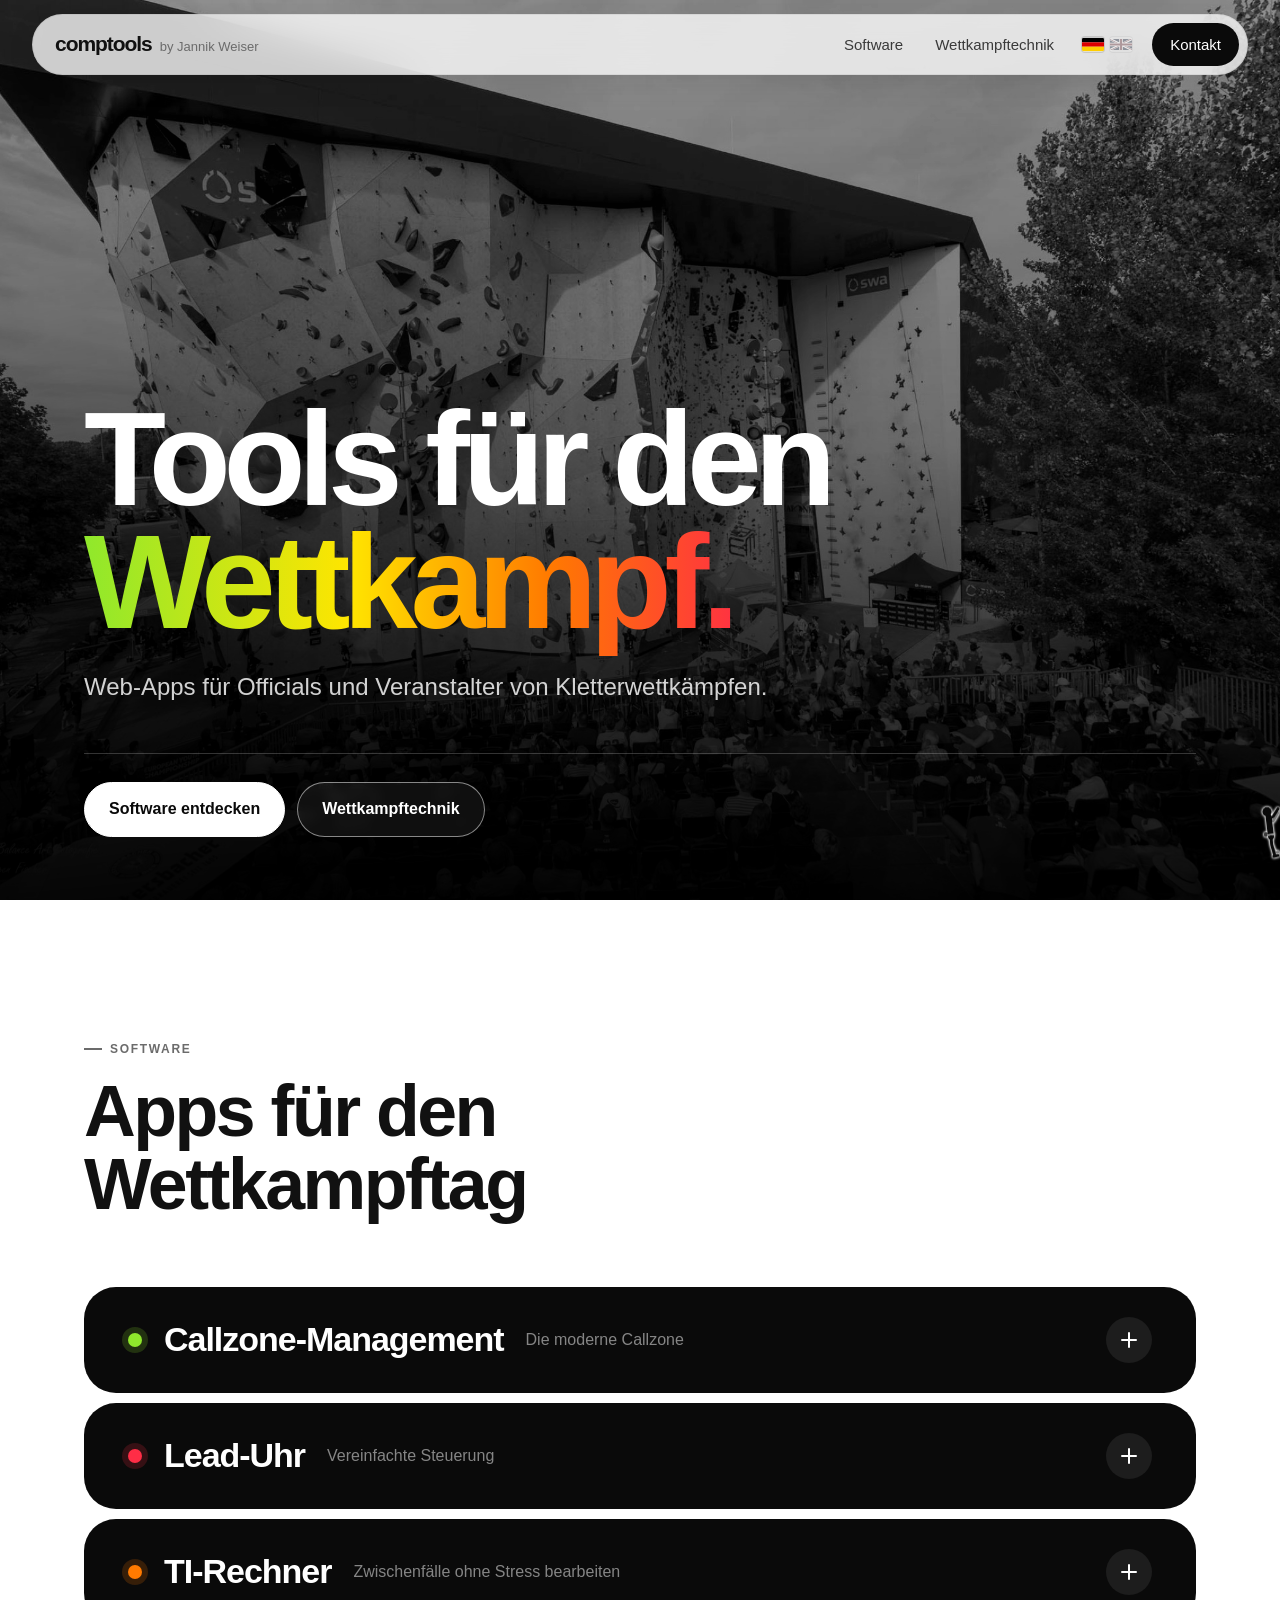
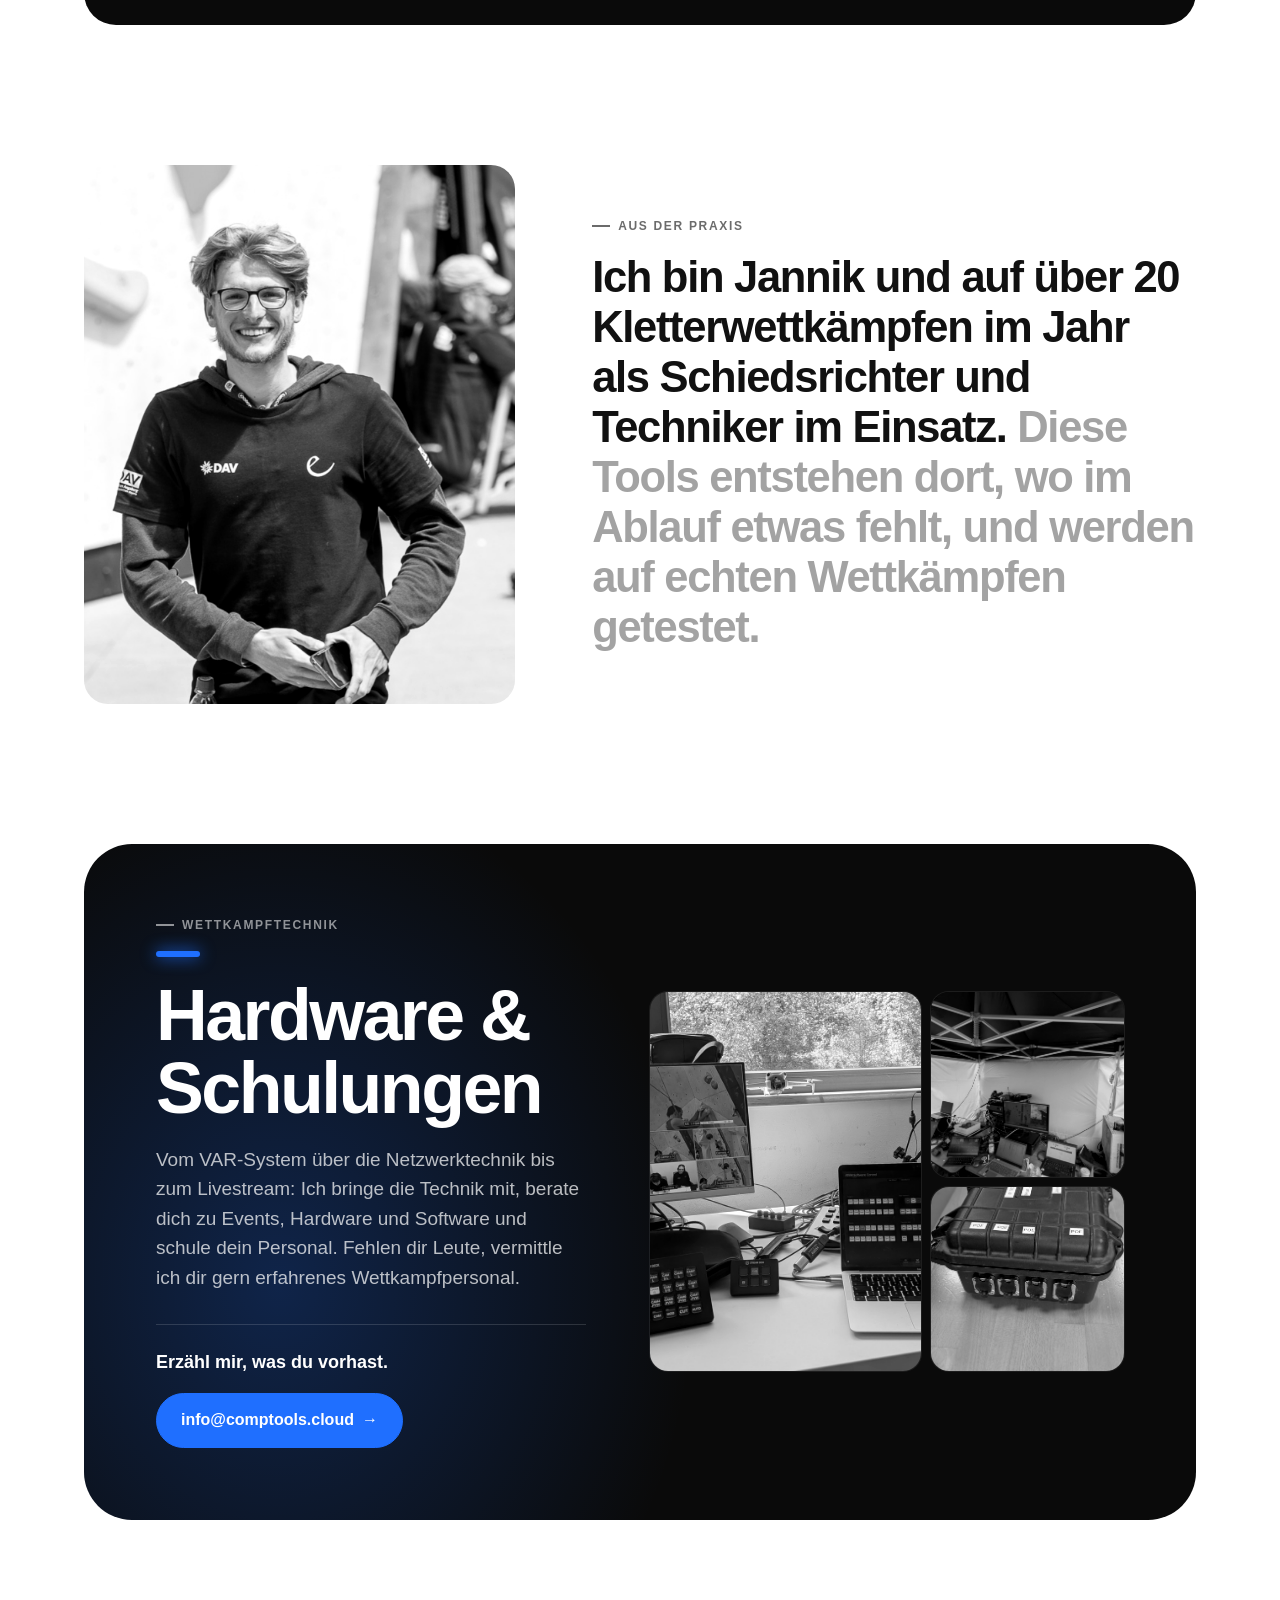
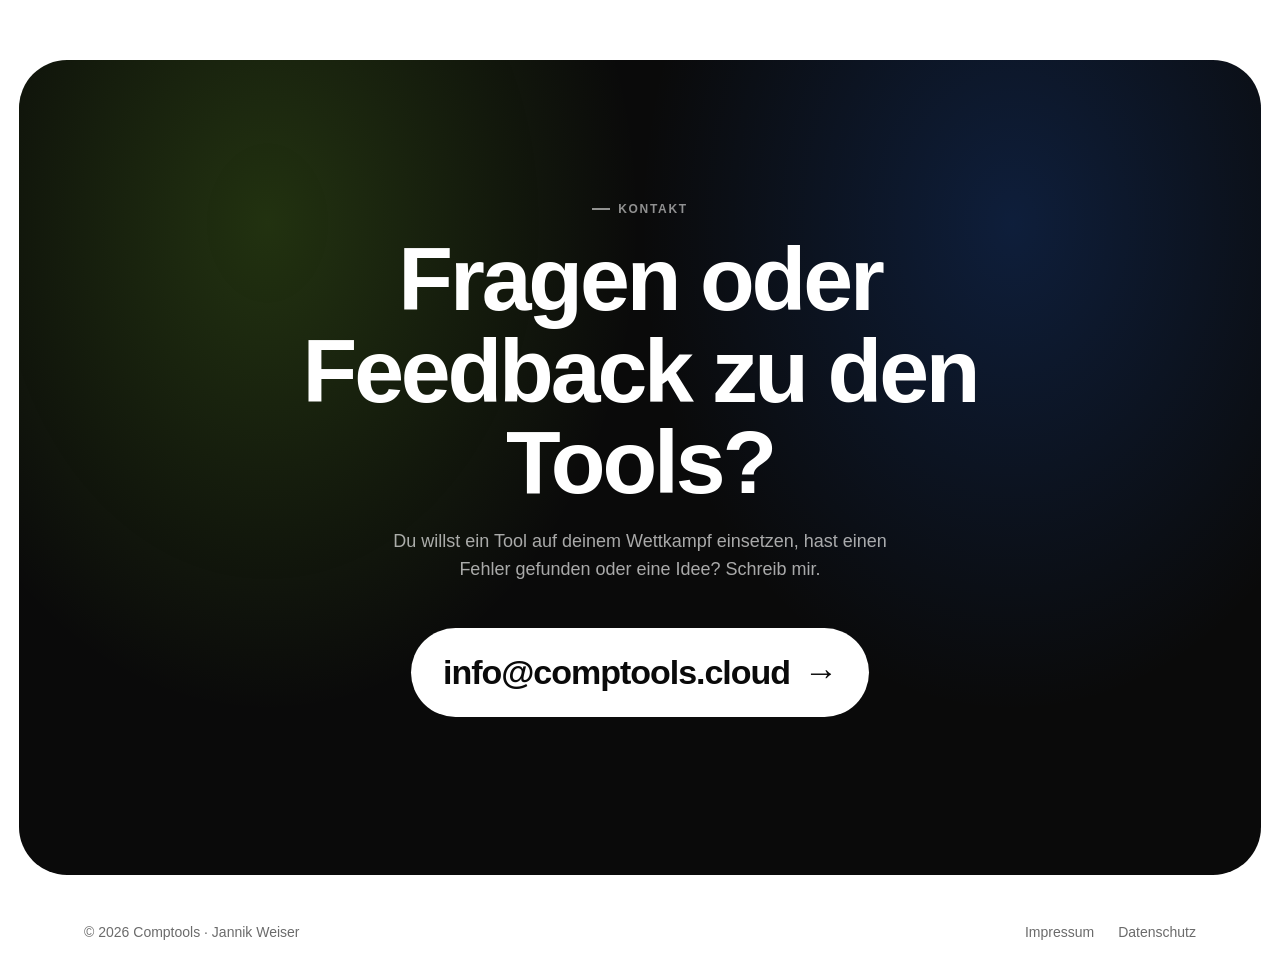
==== index.html @ 77f4e3b3 "Chalkwolke entfernt, Kletterer chalkt weiterhin ohne Wolke Co-Authored-By: Claude Opus 5.5 <noreply@" ====
<!DOCTYPE html>
<html lang="de">
<head>
  <meta charset="utf-8">
  <meta name="viewport" content="width=device-width, initial-scale=1">
  <title>Comptools – Software & Technik für Kletterwettkämpfe</title>
  <meta name="description" content="Web-Apps für Officials und Veranstalter von Kletterwettkämpfen: Callzone-Management, Lead-Uhr und TI-Rechner. Dazu Hardware für Wettkämpfe. Von Jannik Weiser.">
  <meta name="theme-color" content="#0a0a0a">
  <meta property="og:title" content="Comptools – Software & Technik für Kletterwettkämpfe">
  <meta property="og:description" content="Callzone-Management, Lead-Uhr und TI-Rechner für Officials und Veranstalter.">
  <meta property="og:locale" content="de_DE">
  <link rel="canonical" href="https://comptools.cloud/">
  <meta property="og:url" content="https://comptools.cloud/">
  <meta property="og:image" content="https://comptools.cloud/assets/img/hero-wall.jpg">
  <link rel="icon" href="favicon.svg" type="image/svg+xml">
  <link rel="icon" href="favicon-32.png" sizes="32x32" type="image/png">
  <link rel="apple-touch-icon" href="apple-touch-icon.png">
  <link rel="alternate" hreflang="de" href="https://comptools.cloud/">
  <link rel="alternate" hreflang="en" href="https://comptools.cloud/en/">
  <link rel="alternate" hreflang="x-default" href="https://comptools.cloud/">
  <link rel="stylesheet" href="style.css?v=20261017i">
</head>
<body>

<!-- NAVIGATION -->
<header class="site-header">
  <div class="nav-pill">
    <a href="#top" class="wordmark">comptools<span class="wordmark-by">by Jannik Weiser</span></a>
    <nav class="nav" id="nav" aria-label="Hauptnavigation">
      <a href="#software">Software</a>
      <a href="#wettkampftechnik">Wettkampftechnik</a>
      <a href="en/" class="nav-lang" hreflang="en" aria-label="Sprache: Deutsch. Zur englischen Version wechseln"><span class="flag is-current" title="Deutsch"><svg viewBox="0 0 5 3" aria-hidden="true"><rect width="5" height="1" fill="#000"/><rect width="5" height="1" y="1" fill="#dd0000"/><rect width="5" height="1" y="2" fill="#ffce00"/></svg></span><span class="flag" title="English"><svg viewBox="0 0 60 30" aria-hidden="true"><clipPath id="gb-clip"><path d="M30 15h30v15zv15H0zH0V0zV0h30z"/></clipPath><path d="M0 0v30h60V0z" fill="#012169"/><path d="M0 0l60 30m0-30L0 30" stroke="#fff" stroke-width="6"/><path d="M0 0l60 30m0-30L0 30" clip-path="url(#gb-clip)" stroke="#c8102e" stroke-width="4"/><path d="M30 0v30M0 15h60" stroke="#fff" stroke-width="10"/><path d="M30 0v30M0 15h60" stroke="#c8102e" stroke-width="6"/></svg></span></a>
      <a href="#kontakt" class="nav-cta">Kontakt</a>
    </nav>
    <button class="menu-toggle" aria-label="Menü öffnen" aria-expanded="false" aria-controls="nav"><span></span><span></span></button>
  </div>
</header>

<main id="top">

  <!-- HERO -->
  <section class="hero">
    <img class="hero-img" src="assets/img/hero-wall.jpg" alt="Wettkampfwand mit Publikum bei einer Kletter-EM">
    <div class="hero-content">
      <h1>Tools für den <em>Wettkampf.</em></h1>
      <p class="hero-lead">Web-Apps für Officials und Veranstalter von Kletterwettkämpfen.</p>
      <div class="hero-bottom">
        <div class="hero-actions">
          <a href="#software" class="btn btn-light">Software entdecken</a>
          <a href="#wettkampftechnik" class="btn btn-outline-light">Wettkampftechnik</a>
        </div>
      </div>
    </div>
  </section>

  <!-- SOFTWARE -->
  <section id="software" class="section software-intro reveal">
    <p class="eyebrow">Software</p>
    <h2>Apps für den Wettkampftag</h2>
  </section>

  <!-- CALLZONE-MANAGEMENT -->
  <section id="callzone" class="tool-section tool-section-wide reveal" style="--tool: var(--c-lime)">
    <h3 class="tool-head">
      <button class="tool-toggle" aria-expanded="false" aria-controls="callzone-panel">
        <i class="tool-dot"></i>
        <span class="tool-name">Callzone-Management</span>
        <span class="tool-tag">Die moderne Callzone</span>
        <span class="tool-plus" aria-hidden="true"></span>
      </button>
    </h3>
    <div class="tool-panel" id="callzone-panel" role="region" aria-label="Callzone-Management">
      <div class="tool-panel-inner">
        <div class="tool-body">
          <div class="tool-copy">
            <p class="tool-lead">Hilft dir, immer den Überblick über alle Starter zu haben.</p>
            <ul class="tool-features">
              <li><b>results.info</b><span>Live-Daten direkt von Vertical-Life results.info</span></li>
              <li><b>Verschiedene Modi</b><span>einzelne Runde, Sequenz mehrerer Runden, Speed-Training oder gemeinsame Sitzung für mehrere Tablets</span></li>
              <li><b>Einfache Bedienung</b><span>auf iPad, Laptop oder großem Screen, einfach im Browser</span></li>
            </ul>
            <div class="tool-actions">
              <a class="btn btn-tool" href="https://callzone-management.onrender.com" target="_blank" rel="noopener">Callzone öffnen <span aria-hidden="true">↗</span></a>
            </div>
          </div>

          <!-- Handy-Mockup im Look der App -->
          <div class="mock" aria-hidden="true">
            <div class="float">
              <div class="tablet">
                <div class="tablet-cam"></div>
                <div class="screen czt">
                  <div class="czt-top"><b>Herren · Qualifikation Lead</b><span class="czt-live">Live</span></div>
                  <div class="czt-lanes">
                    <div class="czt-lane" data-lane="0">
                      <p class="czt-heading">Route 1</p>
                      <div class="czt-card czt-go"><p class="czt-label">Climbing</p><p class="czt-ath"></p></div>
                      <div class="czt-card czt-next"><p class="czt-label">Next</p><p class="czt-ath"></p></div>
                      <ol class="czt-queue"><li></li><li></li><li></li><li></li></ol>
                    </div>
                    <div class="czt-lane" data-lane="1">
                      <p class="czt-heading">Route 2</p>
                      <div class="czt-card czt-go"><p class="czt-label">Climbing</p><p class="czt-ath"></p></div>
                      <div class="czt-card czt-next"><p class="czt-label">Next</p><p class="czt-ath"></p></div>
                      <ol class="czt-queue"><li></li><li></li><li></li><li></li></ol>
                    </div>
                  </div>
                  <p class="czt-foot">Next up: Damen · Qualifikation Lead</p>
                </div>
              </div>
            </div>
          </div>
        </div>
      </div>
    </div>
  </section>

  <!-- LEAD-UHR -->
  <section id="lead-uhr" class="tool-section tool-section-flip tool-section-wide reveal" style="--tool: var(--c-red)">
    <h3 class="tool-head">
      <button class="tool-toggle" aria-expanded="false" aria-controls="lead-uhr-panel">
        <i class="tool-dot"></i>
        <span class="tool-name">Lead-Uhr</span>
        <span class="tool-tag">Vereinfachte Steuerung</span>
        <span class="tool-plus" aria-hidden="true"></span>
      </button>
    </h3>
    <div class="tool-panel" id="lead-uhr-panel" role="region" aria-label="Lead-Uhr">
      <div class="tool-panel-inner">
        <div class="tool-body">
          <div class="tool-copy">
            <p class="tool-lead">Erweiterung für die Boulderuhr von ItsBlue. Damit steuerst du zwei Uhren parallel.</p>
            <ul class="tool-features">
              <li><b>2 Timer</b><span>nebeneinander für mehrere Routen</span></li>
              <li><b>1 Steuerung</b><span>von einem Browser aus gesteuert</span></li>
              <li><b>Endlose Anzeigen</b><span>verbinde so viele Displays wie nötig oder nutze den Browser</span></li>
            </ul>
            <div class="tool-actions">
              <a class="btn btn-tool" href="https://timer.comptools.cloud" target="_blank" rel="noopener">Lead-Uhr öffnen <span aria-hidden="true">↗</span></a>
              <a class="btn btn-outline-light" href="https://itsblue.de" target="_blank" rel="noopener">Timer bei itsblue.de kaufen <span aria-hidden="true">↗</span></a>
            </div>
          </div>

          <!-- Handy-Mockup im Look der App -->
          <div class="mock" aria-hidden="true">
            <div class="float float-delay">
              <div class="tablet tablet-tilt-left">
                <div class="tablet-cam"></div>
                <div class="screen lut">
                  <div class="lut-head">
                    <b>Timer-Steuerung</b>
                    <span class="lut-btn lut-red">Beide neu starten</span>
                    <span class="lut-btn lut-warn">Beide pausieren</span>
                    <span class="lut-btn lut-ok">Beide fortsetzen</span>
                  </div>
                  <div class="lut-panels">
                    <div class="lut-panel">
                      <div class="lut-panel-head"><span class="lut-badge">Timer 1</span><b>Route 1</b><span class="lut-live">Live</span></div>
                      <div class="lut-screen"><span class="lut-route">Route 1</span><span class="lut-time" data-start="342">05:42</span></div>
                      <div class="lut-controls"><span class="lut-btn lut-red">Neustart</span><span class="lut-btn lut-warn">Pause</span><span class="lut-btn">Segment überspringen</span></div>
                    </div>
                    <div class="lut-panel">
                      <div class="lut-panel-head"><span class="lut-badge">Timer 2</span><b>Route 2</b><span class="lut-live">Live</span></div>
                      <div class="lut-screen"><span class="lut-route">Route 2</span><span class="lut-time" data-start="118">01:58</span></div>
                      <div class="lut-controls"><span class="lut-btn lut-red">Neustart</span><span class="lut-btn lut-warn">Pause</span><span class="lut-btn">Segment überspringen</span></div>
                    </div>
                  </div>
                </div>
              </div>
            </div>
          </div>
        </div>
      </div>
    </div>
  </section>

  <!-- TI-RECHNER -->
  <section id="ti-rechner" class="tool-section reveal" style="--tool: var(--c-orange)">
    <h3 class="tool-head">
      <button class="tool-toggle" aria-expanded="false" aria-controls="ti-rechner-panel">
        <i class="tool-dot"></i>
        <span class="tool-name">TI-Rechner</span>
        <span class="tool-tag">Zwischenfälle ohne Stress bearbeiten</span>
        <span class="tool-plus" aria-hidden="true"></span>
      </button>
    </h3>
    <div class="tool-panel" id="ti-rechner-panel" role="region" aria-label="TI-Rechner">
      <div class="tool-panel-inner">
        <div class="tool-body">
          <div class="tool-copy">
            <p class="tool-lead">Deine Hilfe für stressige Momente. Behalte immer den Überblick.</p>
            <ul class="tool-features">
              <li><b>Lead</b><span>Erholungszeit, frühester Neustart und Countdown</span></li>
              <li><b>Bouldern</b><span>Iso, Lücken und Startzeiten auf einen Blick</span></li>
              <li><b>Offline</b><span>als Web-App ohne Internetverbindung nutzbar</span></li>
            </ul>
            <div class="tool-actions">
              <a class="btn btn-tool" href="https://ti.comptools.cloud/" target="_blank" rel="noopener">TI-Rechner öffnen <span aria-hidden="true">↗</span></a>
            </div>
          </div>

          <!-- Handy-Mockup im Look der App -->
          <div class="mock" aria-hidden="true">
            <div class="float">
              <div class="phone">
                <div class="phone-notch"></div>
                <div class="app">
                  <p class="app-title"><span>TI</span>-Rechner</p>
                  <p class="app-sub">Technischer Zwischenfall</p>
                  <div class="app-seg"><span>Lead</span><span class="on">Boulder</span></div>
                  <div class="app-card">
                    <p class="app-label">Qualifikation · 5 Boulder, 5 min fix</p>
                    <div class="app-row"><span>Startposition</span><b>12</b></div>
                    <div class="app-row"><span>Boulder</span><b>B3</b></div>
                    <div class="app-row"><span>Restzeit bei Versuchsbeginn</span><b>2:30</b></div>
                  </div>
                  <div class="app-card app-result">
                    <p class="app-label">Wiedereinstieg</p>
                    <p class="app-value">14:42 Uhr · B3</p>
                    <div class="app-row"><span>Gutschrift</span><b>2:30</b></div>
                  </div>
                  <div class="app-card">
                    <p class="app-label">Ablauf des Athleten</p>
                    <div class="app-timeline"><i class="tl-iso"></i><i class="tl-cz"></i><i class="tl-slot"></i><span class="tl-now" id="tl-now"></span></div>
                    <div class="app-legend"><span class="lg-iso">Sek. Isolation</span><span class="lg-cz">Call Zone</span><span class="lg-slot">TI-Slot</span></div>
                  </div>
                  <div class="app-countdown">
                    <p class="app-label">Live-Countdown</p>
                    <p class="app-timer" id="mock-timer">04:12</p>
                  </div>
                </div>
              </div>
            </div>
          </div>
        </div>
      </div>
    </div>
  </section>

  <!-- AUS DER PRAXIS -->
  <section id="praxis" class="maker section">
    <img class="maker-img reveal" src="assets/img/portrait.jpg" alt="Porträt von Jannik Weiser bei einem Wettkampf">
    <div class="maker-copy reveal">
      <p class="eyebrow">Aus der Praxis</p>
      <p class="maker-text">Ich bin Jannik und auf über 20 Kletterwettkämpfen im Jahr als Schiedsrichter und Techniker im Einsatz. <span class="muted">Diese Tools entstehen dort, wo im Ablauf etwas fehlt, und werden auf echten Wettkämpfen getestet.</span></p>
    </div>
  </section>

  <!-- WETTKAMPFTECHNIK -->
  <section id="wettkampftechnik" class="section hardware-wrap" style="--tool: var(--c-blue)">
    <div class="hardware reveal">
      <div class="hardware-copy">
        <p class="eyebrow">Wettkampftechnik</p>
        <h2>Hardware &amp; Schulungen</h2>
        <p class="hardware-lead">Vom VAR-System über die Netzwerktechnik bis zum Livestream: Ich bringe die Technik mit, berate dich zu Events, Hardware und Software und schule dein Personal. Fehlen dir Leute, vermittle ich dir gern erfahrenes Wettkampfpersonal.</p>
        <div class="hardware-contact">
          <p><b>Erzähl mir, was du vorhast.</b></p>
          <a class="btn btn-tool" href="mailto:info@comptools.cloud?subject=Wettkampftechnik">info@comptools.cloud <span aria-hidden="true">→</span></a>
        </div>
      </div>
      <div class="hardware-media">
        <img class="hw-big" src="assets/img/tech-desk.jpg" alt="Technik-Arbeitsplatz mit Multiview-Monitor, Stream Deck und Laptop" loading="lazy">
        <img src="assets/img/tech-tent.jpg" alt="Technikzelt mit Laptops und Monitoren bei einem Outdoor-Wettkampf" loading="lazy">
        <img src="assets/img/poe-case.jpg" alt="Robuster Technikkoffer mit PoE-Anschlüssen" loading="lazy">
      </div>
    </div>
  </section>

  <!-- KONTAKT -->
  <section id="kontakt" class="contact-wrap">
    <div class="contact reveal">
      <p class="eyebrow">Kontakt</p>
      <h2>Fragen oder Feedback zu den Tools?</h2>
      <p class="contact-lead">Du willst ein Tool auf deinem Wettkampf einsetzen, hast einen Fehler gefunden oder eine Idee? Schreib mir.</p>
      <a class="contact-mail" href="mailto:info@comptools.cloud?subject=Comptools">info@comptools.cloud <span aria-hidden="true">→</span></a>
    </div>
  </section>

</main>

<footer class="site-footer">
  <span>© <span id="year">2026</span> Comptools · Jannik Weiser</span>
  <span class="footer-links"><a href="impressum.html">Impressum</a><a href="datenschutz.html">Datenschutz</a></span>
</footer>

<script src="main.js?v=20261017i"></script>
</body>
</html>
---- style.css ----
/* ---------- Farben & Grundlagen ---------- */
:root {
  --black: #0a0a0a;
  --ink: #111;
  --grey-900: #1c1c1c;
  --grey-700: #3a3a3a;
  --grey-600: #6b6b6b;
  --grey-300: #dcdcdc;
  --grey-200: #ebebeb;
  --grey-100: #f4f4f2;
  --white: #fff;

  /* Akzentfarben aus den Instagram-Highlights */
  --c-red: #ff2d46;
  --c-lime: #8fe82c;
  --c-orange: #ff7a00;
  --c-blue: #1f6fff;
  --c-green: #13923b;
  --c-yellow: #ffe500;

  --font: -apple-system, BlinkMacSystemFont, "SF Pro Display", "Helvetica Neue", "Segoe UI", Arial, sans-serif;
  --radius: 24px;
  --radius-sm: 14px;
  --pad: clamp(16px, 5vw, 64px);
  --max: 1240px;
  --ease: cubic-bezier(.2, .7, .2, 1);
}

* { box-sizing: border-box; }
html { scroll-behavior: smooth; scroll-padding-top: 96px; }
body {
  margin: 0;
  font-family: var(--font);
  color: var(--ink);
  background: var(--white);
  line-height: 1.55;
  -webkit-font-smoothing: antialiased;
  overflow-x: hidden;
}
img { display: block; max-width: 100%; }
a { color: inherit; }
button { font: inherit; color: inherit; }
h1, h2, h3 { line-height: 1.02; letter-spacing: -0.035em; margin: 0; }

/* Alle Fotos in Schwarz-Weiß wie im Instagram-Feed */
img { filter: grayscale(1) contrast(1.08); }

.eyebrow {
  display: flex; align-items: center; gap: 8px;
  margin: 0 0 16px;
  font-size: 12px; font-weight: 700; letter-spacing: 0.14em; text-transform: uppercase;
  color: var(--grey-600);
}
.eyebrow::before { content: ""; width: 18px; height: 2px; background: currentColor; }

/* ---------- Buttons ---------- */
.btn {
  display: inline-flex; align-items: center; gap: 8px;
  padding: 14px 24px; border-radius: 999px;
  background: var(--black); color: var(--white);
  font-weight: 600; font-size: 16px; text-decoration: none;
  border: 1.5px solid var(--black);
  transition: transform .2s var(--ease), background .2s, color .2s, box-shadow .2s;
}
.btn:hover { transform: translateY(-2px); box-shadow: 0 10px 24px rgba(0,0,0,.18); }
.btn-light { background: var(--white); color: var(--black); border-color: var(--white); }
.btn-outline-light { background: rgba(255,255,255,.06); color: var(--white); border-color: rgba(255,255,255,.5); backdrop-filter: blur(6px); }
.btn-outline-light:hover { background: rgba(255,255,255,.16); }
.btn-accent { background: var(--c-orange); border-color: var(--c-orange); color: var(--black); }

/* ---------- Navigation ---------- */
.site-header {
  position: fixed; top: 14px; left: 0; right: 0; z-index: 50;
  padding: 0 clamp(12px, 3vw, 32px);
  pointer-events: none;
}
.nav-pill {
  pointer-events: auto;
  max-width: var(--max); margin: 0 auto;
  display: flex; align-items: center; justify-content: space-between; gap: 16px;
  padding: 8px 8px 8px 22px;
  border-radius: 999px;
  background: rgba(255,255,255,.78);
  backdrop-filter: saturate(1.6) blur(16px);
  -webkit-backdrop-filter: saturate(1.6) blur(16px);
  border: 1px solid rgba(0,0,0,.06);
  box-shadow: 0 8px 30px rgba(0,0,0,.08);
}
.wordmark {
  display: flex; align-items: baseline; gap: 8px;
  font-weight: 800; font-size: 21px; letter-spacing: -0.05em; text-decoration: none;
}
.wordmark-by { font-weight: 500; font-size: 13px; letter-spacing: 0; color: var(--grey-600); }
.nav { display: flex; align-items: center; gap: 4px; }
.nav a {
  text-decoration: none; font-weight: 500; font-size: 15px; color: var(--grey-700);
  padding: 10px 14px; border-radius: 999px; transition: background .2s, color .2s;
}
.nav a:hover { background: rgba(0,0,0,.05); color: var(--ink); }
.nav .nav-cta { background: var(--black); color: var(--white); margin-left: 6px; padding: 10px 18px; }
.nav .nav-lang { display: inline-flex; align-items: center; gap: 6px; padding: 10px; }
.flag {
  display: block; width: 22px; height: 15px; border-radius: 3px; overflow: hidden;
  box-shadow: 0 0 0 1px rgba(0,0,0,.12);
  opacity: .4; filter: saturate(.3); transition: opacity .2s, filter .2s, transform .2s var(--ease);
}
.flag svg { display: block; width: 100%; height: 100%; }
.flag.is-current { opacity: 1; filter: none; }
.nav-lang:hover .flag, .nav-lang:focus-visible .flag { opacity: 1; filter: none; }
.nav-lang:hover .flag:not(.is-current) { transform: scale(1.12); }
.nav .nav-cta:hover { background: var(--grey-900); color: var(--white); }
.menu-toggle { display: none; }

/* ---------- Hero ---------- */
.hero {
  position: relative;
  min-height: 100svh;
  display: flex; align-items: flex-end;
  color: var(--white); background: var(--black);
  overflow: hidden;
}
.hero-img {
  position: absolute; inset: 0; width: 100%; height: 100%; object-fit: cover;
  opacity: .72; transform: scale(1.06);
  animation: hero-zoom 14s var(--ease) forwards;
}
@keyframes hero-zoom { to { transform: scale(1); } }
.hero::after {
  content: ""; position: absolute; inset: 0;
  background:
    linear-gradient(to top, rgba(0,0,0,.92) 0%, rgba(0,0,0,.35) 50%, rgba(0,0,0,.15) 100%),
    radial-gradient(ellipse at 20% 100%, rgba(0,0,0,.6), transparent 60%);
}
.hero-content {
  position: relative; z-index: 1;
  width: 100%; max-width: var(--max); margin: 0 auto;
  padding: 140px var(--pad) clamp(40px, 7vh, 80px);
}
.hero h1 {
  font-size: clamp(52px, 10.5vw, 156px); font-weight: 800;
  letter-spacing: -0.055em; line-height: .92; max-width: 12ch;
}
.hero h1 em {
  font-style: normal;
  background: linear-gradient(90deg, var(--c-lime), var(--c-yellow) 40%, var(--c-orange) 70%, var(--c-red));
  -webkit-background-clip: text; background-clip: text; color: transparent;
  /* Platz rechts, damit der Punkt nicht vom Hintergrund-Clip abgeschnitten wird */
  padding-right: .12em; margin-right: -.12em;
  -webkit-box-decoration-break: clone; box-decoration-break: clone;
}
.hero-bottom {
  display: flex; flex-wrap: wrap; align-items: center; gap: 24px 48px;
  margin-top: clamp(28px, 4vw, 48px);
  padding-top: 28px; border-top: 1px solid rgba(255,255,255,.2);
}
.hero-lead { font-size: clamp(18px, 2vw, 24px); margin: clamp(16px, 2vw, 24px) 0 0; color: rgba(255,255,255,.82); }
@media (min-width: 761px) { .hero-lead { white-space: nowrap; } }
.hero-actions { display: flex; flex-wrap: wrap; gap: 12px; }

/* ---------- Sections ---------- */
.section { max-width: var(--max); margin: 0 auto; padding: clamp(72px, 11vw, 140px) var(--pad); }
.section-head { margin-bottom: clamp(32px, 5vw, 56px); }
.section-head-split { display: flex; flex-wrap: wrap; justify-content: space-between; align-items: flex-end; gap: 24px 64px; }
.section h2, .tools h2 { font-size: clamp(36px, 5.6vw, 72px); font-weight: 800; max-width: 16ch; }
.section-lead { font-size: 18px; color: var(--grey-600); max-width: 460px; margin: 0; }

/* ---------- Software-Einstieg ---------- */
.software-intro { padding-bottom: clamp(32px, 5vw, 56px); }
/* ---------- Tool-Abschnitte (aufklappbar) ---------- */
.tool-section {
  position: relative; overflow: hidden; isolation: isolate;
  width: calc(100% - 2 * var(--pad)); max-width: calc(var(--max) - 2 * var(--pad));
  margin: 10px auto 0;
  border-radius: clamp(20px, 3vw, 32px);
  background: var(--black); color: var(--white);
  transition: border-radius .5s var(--ease);
}
.tool-section.is-open { border-radius: clamp(24px, 4vw, 48px); }
.tool-section::before {
  content: ""; position: absolute; z-index: -1;
  right: -15%; top: -30%; width: 70%; height: 160%;
  background: radial-gradient(closest-side, color-mix(in srgb, var(--tool) 26%, transparent), transparent);
  pointer-events: none; opacity: 0; transition: opacity .6s;
}
.tool-section.is-open::before { opacity: 1; }
.tool-section-flip::before { right: auto; left: -15%; }

/* Zeile zum Aufklappen */
.tool-head { margin: 0; }
.tool-toggle {
  width: 100%; display: flex; align-items: center; gap: clamp(14px, 2vw, 22px);
  padding: clamp(20px, 2.6vw, 30px) clamp(20px, 4vw, 44px);
  background: none; border: 0; color: inherit; cursor: pointer; text-align: left;
  transition: background .25s;
}
.tool-toggle:hover { background: rgba(255,255,255,.04); }
.tool-toggle:focus-visible { outline: 3px solid var(--tool); outline-offset: -3px; border-radius: inherit; }
.tool-dot {
  flex: none; width: 14px; height: 14px; border-radius: 50%; background: var(--tool);
  box-shadow: 0 0 0 6px color-mix(in srgb, var(--tool) 18%, transparent);
  transition: transform .3s var(--ease);
}
.tool-toggle:hover .tool-dot { transform: scale(1.25); }
.tool-name { font-size: clamp(22px, 3vw, 34px); font-weight: 800; letter-spacing: -0.03em; line-height: 1.1; white-space: nowrap; }
.tool-tag { flex: 1; min-width: 0; font-size: 16px; font-weight: 500; color: rgba(255,255,255,.5); white-space: nowrap; overflow: hidden; text-overflow: ellipsis; }
.tool-plus {
  position: relative; flex: none; margin-left: auto;
  width: 46px; height: 46px; border-radius: 50%;
  background: rgba(255,255,255,.08);
  transition: background .3s, transform .45s var(--ease);
}
.tool-plus::before, .tool-plus::after {
  content: ""; position: absolute; left: 50%; top: 50%; width: 16px; height: 2px; margin: -1px 0 0 -8px;
  background: var(--white); border-radius: 2px; transition: background .3s;
}
.tool-plus::after { transform: rotate(90deg); }
.tool-toggle:hover .tool-plus { background: rgba(255,255,255,.16); }
.tool-section.is-open .tool-plus { transform: rotate(135deg); background: var(--tool); }
.tool-section.is-open .tool-plus::before, .tool-section.is-open .tool-plus::after { background: var(--black); }

/* Inhalt klappt weich auf */
.tool-panel { display: grid; grid-template-rows: 0fr; transition: grid-template-rows .6s var(--ease); }
.tool-section.is-open .tool-panel { grid-template-rows: 1fr; }
.tool-panel-inner { overflow: hidden; min-height: 0; }
.tool-body {
  display: grid; grid-template-columns: minmax(0, 1.1fr) minmax(0, 1fr);
  gap: clamp(40px, 6vw, 88px); align-items: center;
  padding: clamp(8px, 2vw, 24px) clamp(20px, 4vw, 44px) clamp(48px, 6vw, 88px);
  opacity: 0; transform: translateY(-12px);
  transition: opacity .4s, transform .6s var(--ease);
}
.tool-section.is-open .tool-body { opacity: 1; transform: none; transition-delay: .12s; }
.tool-section-flip .tool-copy { order: 2; }
/* Ohne JavaScript bleibt alles aufgeklappt */
html:not(.js) .tool-panel { grid-template-rows: 1fr; }
html:not(.js) .tool-body { opacity: 1; transform: none; }
html:not(.js) .tool-plus { display: none; }

.tool-lead { font-size: clamp(17px, 1.6vw, 19px); color: rgba(255,255,255,.72); margin: 0 0 28px; max-width: 520px; }
.tool-lead a { color: var(--white); text-decoration-color: var(--tool); text-underline-offset: 3px; }
.tool-features { list-style: none; padding: 0; margin: 0 0 32px; border-top: 1px solid rgba(255,255,255,.12); }
.tool-features li {
  display: grid; grid-template-columns: 160px 1fr; gap: 12px;
  padding: 12px 0; border-bottom: 1px solid rgba(255,255,255,.12);
  font-size: 15px; color: rgba(255,255,255,.72);
}
.tool-features b { color: var(--white); font-weight: 700; }
.tool-actions { display: flex; flex-wrap: wrap; gap: 12px; }
.btn-tool { background: var(--tool); border-color: var(--tool); color: var(--black); }
.btn-tool:hover { box-shadow: 0 10px 30px color-mix(in srgb, var(--tool) 40%, transparent); }

/* ---------- Handy-Mockups ---------- */
.mock { container-type: inline-size; display: flex; justify-content: center; perspective: 1400px; }
.float { position: relative; animation: float 6s ease-in-out infinite; }
.float-delay { animation-delay: -3s; }
@keyframes float { 50% { transform: translateY(-14px); } }
/* Menü-Einträge klettern von unten nach oben ins Menü */
@keyframes climb-in { from { opacity: 0; transform: translateY(18px); } }
@keyframes chalk { 50% { transform: scale(.88); } }

.phone {
  position: relative; width: min(300px, 80cqi); aspect-ratio: 9 / 19;
  border-radius: 46px; padding: 12px;
  background: linear-gradient(145deg, #2a2a2a, #0f0f0f);
  box-shadow: 0 0 0 1.5px #3a3a3a, 0 40px 80px rgba(0,0,0,.6), 0 0 120px color-mix(in srgb, var(--tool) 22%, transparent);
  transform: rotateY(-12deg) rotateX(4deg) rotateZ(1deg);
  transition: transform .8s var(--ease);
  container-type: inline-size;
}
.phone-tilt-left { transform: rotateY(12deg) rotateX(4deg) rotateZ(-1deg); }
.phone:hover { transform: none; }
.phone-notch {
  position: absolute; top: 22px; left: 50%; transform: translateX(-50%);
  width: 32%; height: 26px; border-radius: 999px; background: #000; z-index: 2;
}
.screen, .app { height: 100%; border-radius: 36px; overflow: hidden; }
.screen p { margin: 0; }

/* Tablet-Rahmen im selben Stil wie das Handy */
.tool-section-wide .tool-body { grid-template-columns: minmax(0, .9fr) minmax(0, 1.1fr); }
.tool-section-wide.tool-section-flip .tool-body { grid-template-columns: minmax(0, 1.1fr) minmax(0, .9fr); }
.tool-section-wide .float { width: 100%; }
.tablet {
  position: relative; width: 100%; aspect-ratio: 4 / 3;
  border-radius: 6cqi; padding: 2.6cqi;
  background: linear-gradient(145deg, #2a2a2a, #0f0f0f);
  box-shadow: 0 0 0 1.5px #3a3a3a, 0 40px 80px rgba(0,0,0,.6), 0 0 120px color-mix(in srgb, var(--tool) 22%, transparent);
  transform: rotateY(-12deg) rotateX(5deg) rotateZ(1deg);
  transition: transform .8s var(--ease);
  container-type: inline-size;
}
.tablet-tilt-left { transform: rotateY(12deg) rotateX(5deg) rotateZ(-1deg); }
.tablet:hover { transform: none; }
.tablet-cam {
  position: absolute; top: 1.1cqi; left: 50%; transform: translateX(-50%);
  width: .9cqi; height: .9cqi; border-radius: 50%; background: #3a3a3a;
}
.tablet .screen { border-radius: 3.4cqi; }

/* Callzone-Management (dunkel, Farben der App) */
.czt {
  background: #0f1115; color: #f4f5f7;
  padding: 3cqi; display: flex; flex-direction: column; gap: 2.2cqi;
}
.czt-top { display: flex; justify-content: space-between; align-items: center; font-size: 2.3cqi; }
.czt-live { display: flex; align-items: center; gap: .9cqi; color: #34d36b; font-size: 1.9cqi; font-weight: 600; }
.czt-live::before { content: ""; width: 1.3cqi; height: 1.3cqi; border-radius: 50%; background: #34d36b; animation: blink 1.6s infinite; }
@keyframes blink { 50% { opacity: .3; } }
.czt-lanes { flex: 1; display: grid; grid-template-columns: 1fr 1fr; gap: 2cqi; }
.czt-lane { background: #1a1d24; border-radius: 2.6cqi; padding: 2.4cqi; display: flex; flex-direction: column; gap: 1.6cqi; min-width: 0; }
.czt-heading { color: #8b93a3; text-transform: uppercase; letter-spacing: .08em; font-size: 1.7cqi; }
.czt-card { border-radius: 2cqi; padding: 1.8cqi 2.2cqi; }
.czt-go { background: #34d36b; color: #052e14; }
.czt-next { background: #d92d2d; color: #fff; }
.czt-label { text-transform: uppercase; letter-spacing: .08em; font-size: 1.4cqi; font-weight: 700; opacity: .85; }
.czt-ath { font-size: 3.1cqi; font-weight: 800; line-height: 1.15; white-space: nowrap; overflow: hidden; text-overflow: ellipsis; }
.czt-queue { margin: .4cqi 0 0; padding-left: 3.4cqi; display: flex; flex-direction: column; gap: 1.2cqi; color: #8b93a3; font-size: 2.1cqi; }
.czt-queue li { color: #b7bdc9; white-space: nowrap; overflow: hidden; text-overflow: ellipsis; }
.czt-foot { color: #8b93a3; font-size: 1.7cqi; text-align: center; }

/* Lead-Uhr (dunkel, Farben der App) */
.lut {
  background: #15171c; color: #e8eaef;
  padding: 3cqi; display: flex; flex-direction: column; gap: 2.4cqi; justify-content: center;
}
.lut-head { display: flex; align-items: center; gap: 1.2cqi; padding-bottom: 2.2cqi; border-bottom: 1px solid #343a46; }
.lut-head b { font-size: 2.5cqi; margin-right: auto; font-weight: 700; }
.lut-btn {
  display: inline-block; text-align: center; padding: 1.1cqi 1.5cqi; border-radius: 1.2cqi;
  font-size: 1.5cqi; font-weight: 600; background: #272c36; color: #e8eaef; white-space: nowrap;
}
.lut-red { background: #d4163c; color: #fff; }
.lut-warn { background: #e6a100; color: #1d1500; }
.lut-ok { background: #2fbf71; color: #0b1a11; }
.lut-panels { display: grid; grid-template-columns: 1fr 1fr; gap: 2cqi; }
.lut-panel { background: #1f232b; border: 1px solid #343a46; border-radius: 2.2cqi; padding: 2cqi; display: flex; flex-direction: column; gap: 1.6cqi; min-width: 0; }
.lut-panel-head { display: flex; align-items: center; gap: 1cqi; font-size: 2.1cqi; }
.lut-panel-head b { flex: 1; }
.lut-badge { font-size: 1.4cqi; font-weight: 700; background: #272c36; color: #9aa3b2; border-radius: .9cqi; padding: .3cqi 1cqi; }
.lut-live { display: flex; align-items: center; gap: .7cqi; font-size: 1.4cqi; color: #2fbf71; }
.lut-live::before { content: ""; width: 1.1cqi; height: 1.1cqi; border-radius: 50%; background: #2fbf71; }
.lut-screen { position: relative; aspect-ratio: 4 / 3; border-radius: 1.4cqi; background: #000; display: grid; place-items: center; }
.lut-route { position: absolute; top: 1.2cqi; left: 1.6cqi; font-size: 1.4cqi; color: #9aa3b2; font-weight: 600; }
.lut-time { font-size: 10cqi; font-weight: 800; letter-spacing: -0.02em; font-variant-numeric: tabular-nums; color: #fff; transition: color .3s; }
.lut-time.is-low { color: #ff3b4f; }
.lut-controls { display: flex; gap: .8cqi; }
.lut-controls .lut-btn { font-size: 1.3cqi; padding: .9cqi 1.1cqi; }
.lut-controls .lut-btn:last-child { flex: 1; overflow: hidden; text-overflow: ellipsis; }
.lut-btn.press { animation: press .4s var(--ease); }
@keyframes press { 40% { transform: scale(.92); filter: brightness(1.3); } }

/* TI-Rechner (hell, Farben der App) – Größen relativ zur Handybreite */
.app {
  background: #f4f5f7; color: #111827;
  padding: 20cqi 5.5cqi 6cqi; display: flex; flex-direction: column; gap: 3cqi;
  font-size: 4.4cqi;
}
.app p { margin: 0; }
.app-title { font-size: 8.4cqi; font-weight: 800; letter-spacing: -0.03em; line-height: 1.1; }
.app-title span { color: #ea7a35; }
.app-sub { color: #6b7280; margin-top: -2.4cqi !important; }
.app-seg { display: grid; grid-template-columns: 1fr 1fr; background: #fff; border: 1px solid #e5e7eb; border-radius: 4cqi; padding: 1.3cqi; }
.app-seg span { text-align: center; padding: 2.2cqi; border-radius: 3cqi; font-weight: 600; color: #6b7280; }
.app-seg .on { background: #374151; color: #fff; }
.app-card, .app-countdown { background: #fff; border: 1px solid #e5e7eb; border-radius: 5cqi; padding: 3.6cqi 4.2cqi; }
.app-label { color: #6b7280; font-size: 3.4cqi; font-weight: 600; text-transform: uppercase; letter-spacing: .05em; margin-bottom: 1cqi !important; }
.app-value { font-size: 6.6cqi; font-weight: 800; color: #ea7a35; margin-bottom: 1cqi !important; }
.app-row { display: flex; justify-content: space-between; gap: 2cqi; padding: 1.8cqi 0; border-top: 1px solid #f0f1f3; }
.app-row:first-of-type { border-top: 0; }
.app-result .app-row { border-top: 1px solid #f0f1f3; }
.app-row span { color: #6b7280; }
.app-timeline { position: relative; display: grid; grid-template-columns: 2fr 1.4fr 1.6fr; gap: 1cqi; height: 3.6cqi; margin: 1.6cqi 0 2.4cqi; }
.app-timeline i { border-radius: 99px; }
.tl-iso { background: #8b5cf6; }
.tl-cz { background: #0ea5e9; }
.tl-slot { background: #f97316; }
.tl-now {
  position: absolute; top: -1.4cqi; bottom: -1.4cqi; left: 0; width: 1.2cqi; border-radius: 99px;
  background: #111827; box-shadow: 0 0 0 1cqi #fff; transition: left 1s linear;
}
.app-legend { display: flex; flex-wrap: wrap; gap: 1cqi 3cqi; font-size: 3.1cqi; color: #6b7280; }
.app-legend span { display: flex; align-items: center; gap: 1.2cqi; }
.app-legend span::before { content: ""; width: 2.2cqi; height: 2.2cqi; border-radius: 50%; }
.lg-iso::before { background: #8b5cf6; }
.lg-cz::before { background: #0ea5e9; }
.lg-slot::before { background: #f97316; }
.app-countdown { background: #fff6ee; border-color: #f6d3bb; display: flex; align-items: center; justify-content: space-between; }
.app-countdown .app-label { margin: 0 !important; }
.app-timer { font-size: 10cqi; font-weight: 800; letter-spacing: -0.04em; font-variant-numeric: tabular-nums; color: #ea7a35; line-height: 1.1; }

/* ---------- Aus der Praxis ---------- */
.maker { display: grid; grid-template-columns: minmax(0, 5fr) minmax(0, 7fr); gap: clamp(32px, 6vw, 88px); align-items: center; }
.maker-img { width: 100%; aspect-ratio: 4 / 5; object-fit: cover; object-position: 50% 25%; border-radius: var(--radius); }
.maker-text { font-size: clamp(26px, 3.4vw, 44px); font-weight: 700; letter-spacing: -0.03em; line-height: 1.15; margin: 0; }
.muted { color: #a3a3a3; }

/* ---------- Wettkampftechnik / Hardware (gleiches dunkles Design wie die Web-Apps) ---------- */
.hardware-wrap { padding-top: 0; }
.hardware {
  position: relative; overflow: hidden; isolation: isolate;
  background: var(--black); color: var(--white);
  border-radius: clamp(24px, 4vw, 48px);
  padding: clamp(32px, 6vw, 72px);
  display: grid; grid-template-columns: minmax(0, 1fr) minmax(0, 1.1fr); gap: clamp(32px, 5vw, 64px); align-items: center;
}
.hardware::before {
  content: ""; position: absolute; z-index: -1; left: -20%; bottom: -40%; width: 75%; height: 150%;
  background: radial-gradient(closest-side, color-mix(in srgb, var(--tool) 26%, transparent), transparent);
  pointer-events: none;
}
.hardware .eyebrow { color: rgba(255,255,255,.55); }
.hardware h2 { margin-bottom: 20px; }
.hardware h2::before {
  content: ""; display: block; width: 44px; height: 6px; border-radius: 6px;
  background: var(--tool); margin-bottom: 22px; box-shadow: 0 0 16px var(--tool);
}
.hardware-lead { font-size: clamp(17px, 1.6vw, 19px); color: rgba(255,255,255,.72); margin: 0; max-width: 520px; }
.hardware-contact { display: flex; flex-wrap: wrap; align-items: center; gap: 16px 24px; margin-top: 32px; padding-top: 24px; border-top: 1px solid rgba(255,255,255,.14); }
.hardware-contact p { margin: 0; font-size: 18px; }
.hardware .btn-tool { color: var(--white); }
.hardware-media {
  display: grid; grid-template-columns: 1.4fr 1fr; grid-template-rows: 1fr 1fr; gap: 10px;
  aspect-ratio: 5 / 4;
}
.hardware-media img {
  width: 100%; height: 100%; min-height: 0; object-fit: cover; border-radius: 18px;
  box-shadow: 0 0 0 1px rgba(255,255,255,.08);
}
.hardware-media .hw-big { grid-row: span 2; }

/* ---------- Kontakt ---------- */
.contact-wrap { padding: 0 clamp(8px, 1.5vw, 20px) clamp(8px, 1.5vw, 20px); }
.contact {
  position: relative; overflow: hidden;
  background: var(--black); color: var(--white);
  border-radius: clamp(24px, 4vw, 48px);
  padding: clamp(72px, 11vw, 140px) var(--pad);
  text-align: center;
}
.contact::before {
  content: ""; position: absolute; inset: -40% -10% auto; height: 120%;
  background:
    radial-gradient(closest-side at 25% 50%, rgba(143,232,44,.18), transparent),
    radial-gradient(closest-side at 75% 50%, rgba(31,111,255,.2), transparent);
  pointer-events: none;
}
.contact > * { position: relative; }
.contact .eyebrow { justify-content: center; color: rgba(255,255,255,.55); }
.contact h2 { font-size: clamp(40px, 7vw, 96px); font-weight: 800; max-width: 14ch; margin: 0 auto; }
.contact-lead { font-size: 18px; color: rgba(255,255,255,.65); max-width: 520px; margin: 20px auto 0; }
.contact-mail {
  display: inline-flex; align-items: center; gap: 14px;
  margin: 44px 0 18px; padding: 18px 32px; border-radius: 999px;
  background: var(--white); color: var(--black);
  font-size: clamp(20px, 3.4vw, 34px); font-weight: 800; letter-spacing: -0.03em;
  text-decoration: none; overflow-wrap: anywhere;
  transition: transform .25s var(--ease), background .25s;
}
.contact-mail:hover { transform: scale(1.03); background: var(--c-lime); }
.contact-mail span { transition: transform .25s var(--ease); }
.contact-mail:hover span { transform: translateX(4px); }
.contact-hint { color: rgba(255,255,255,.5); max-width: 480px; margin: 0 auto 28px; font-size: 15px; }
.contact-ig { font-weight: 600; text-decoration: none; color: rgba(255,255,255,.85); }
.contact-ig:hover { color: var(--white); text-decoration: underline; }

/* ---------- Footer ---------- */
.site-footer {
  display: flex; justify-content: space-between; flex-wrap: wrap; gap: 12px;
  max-width: var(--max); margin: 0 auto;
  padding: 28px var(--pad) 36px;
  color: var(--grey-600); font-size: 14px;
}
.footer-links { display: flex; gap: 24px; }
.footer-links a { color: inherit; text-decoration: none; }
.footer-links a:hover { color: var(--ink); text-decoration: underline; }

/* ---------- Kletterer am rechten Bildschirmrand ---------- */
.climber {
  position: fixed; z-index: 40; right: 0; bottom: 18px;
  width: 40px; height: 64px; pointer-events: none;
  will-change: transform;
}
.climber svg { display: block; width: 100%; height: 100%; overflow: visible; filter: drop-shadow(0 0 1px #fff) drop-shadow(0 0 1px #fff) drop-shadow(-2px 3px 4px rgba(0,0,0,.25)); }
.climber-near, .climber-far, .climber-torso, .climber-harness { fill: none; stroke-linecap: round; stroke-linejoin: round; }
.climber-near { stroke: var(--black); stroke-width: 2.9; }
.climber-far { stroke: #7a7a7a; stroke-width: 2.7; }
.climber-torso { stroke: var(--black); stroke-width: 6; }
.climber-harness { stroke: #9a9a9a; stroke-width: 1.8; }
.climber-bag { fill: #3a3a3a; }
.climber-head { fill: var(--black); }

/* Seil beim Ablassen: Exe oben an der Kante, Seil bis zum Gurt */
.climber-rope {
  position: fixed; z-index: 39; top: 96px; right: var(--rope-right, 11px);
  width: 0; height: 0; pointer-events: none;
  opacity: 0; transition: opacity .35s;
}
.climber-rope.show { opacity: 1; }
.rope-anchor {
  position: absolute; top: -9px; left: -4px; width: 8px; height: 12px;
  border: 2px solid #7a7a7a; border-radius: 4px; background: transparent;
  box-shadow: 0 0 0 1px rgba(255,255,255,.7);
}
.rope-line {
  position: absolute; top: 2px; left: -1.5px; width: 3px; height: var(--rope-length, 0px);
  border-radius: 2px;
  background: repeating-linear-gradient(170deg, #e6a100 0 3px, #c47f00 3px 5px);
  box-shadow: 0 0 0 1px rgba(255,255,255,.6);
  transform-origin: top; transform: scaleY(0); transition: transform .45s cubic-bezier(.3, 1.4, .5, 1);
}
.climber-rope.show .rope-line { transform: scaleY(1); }

/* ---------- Einblenden beim Scrollen ---------- */
.js .reveal { opacity: 0; transform: translateY(28px); transition: opacity .8s var(--ease), transform .8s var(--ease); }
.js .reveal.is-visible { opacity: 1; transform: none; }

@media (prefers-reduced-motion: reduce) {
  *, *::before, *::after { animation: none !important; transition: none !important; }
  .js .reveal { opacity: 1; transform: none; }
  html { scroll-behavior: auto; }
}

/* ---------- Tablet ---------- */
@media (max-width: 1000px) {
  .tool-body, .tool-section-wide .tool-body, .tool-section-wide.tool-section-flip .tool-body { grid-template-columns: 1fr; }
  .tool-tag { display: none; }
  .tool-section-flip .tool-copy { order: 0; }
  .hardware { grid-template-columns: 1fr; align-items: start; }
  .phone, .tablet { transform: none; }
}

/* ---------- Mobil ---------- */
@media (max-width: 760px) {
  .nav-pill { padding: 6px 6px 6px 18px; position: relative; }
  .menu-toggle {
    display: block; position: relative;
    width: 44px; height: 44px; border-radius: 50%;
    border: 0; background: var(--black); cursor: pointer;
  }
  .menu-toggle span {
    position: absolute; left: 13px; top: 50%; width: 18px; height: 2px; margin-top: -1px;
    background: var(--white); border-radius: 2px; transition: transform .3s var(--ease);
  }
  .menu-toggle span:first-child { transform: translateY(-3.5px); }
  .menu-toggle span:last-child { transform: translateY(3.5px); }
  .menu-toggle[aria-expanded="true"] span:first-child { transform: rotate(45deg); }
  .menu-toggle[aria-expanded="true"] span:last-child { transform: rotate(-45deg); }
  .nav {
    position: absolute; top: calc(100% + 8px); left: 0; right: 0;
    flex-direction: column; align-items: stretch; gap: 2px;
    padding: 10px; border-radius: 24px;
    background: var(--white); border: 1px solid rgba(0,0,0,.06);
    box-shadow: 0 20px 50px rgba(0,0,0,.25);
    opacity: 0; visibility: hidden; transform: translateY(-8px);
    transition: opacity .25s, transform .25s var(--ease), visibility .25s;
  }
  .nav.open { opacity: 1; visibility: visible; transform: none; }
  .nav.open a { animation: climb-in .5s var(--ease) both; }
  .nav a.nav-lang { padding: 14px 16px; gap: 12px; }
  .nav-lang .flag { width: 30px; height: 20px; }
  .nav.open a:nth-child(1) { animation-delay: .24s; }
  .nav.open a:nth-child(2) { animation-delay: .16s; }
  .nav.open a:nth-child(3) { animation-delay: .08s; }
  .nav.open a:nth-child(4) { animation-delay: 0s; }
  .menu-toggle[aria-expanded="true"] { animation: chalk .45s var(--ease); }
  .wordmark { font-size: 20px; }
  .wordmark-by { font-size: 12px; }
  .nav a { padding: 14px 16px; font-size: 17px; }
  .nav .nav-cta { margin: 6px 0 0; text-align: center; }

  .hero-actions { width: 100%; flex-direction: column; }
  .hero-actions .btn { justify-content: center; }
  .hardware { padding: 28px 20px; }
  .hardware-media { aspect-ratio: 4 / 3; gap: 6px; }
  .hardware-media img { border-radius: 12px; }
  .hardware .btn { width: 100%; justify-content: center; }
  .tool-name { white-space: normal; }
  .tool-plus { width: 40px; height: 40px; }
  .tool-features li { grid-template-columns: 1fr; gap: 2px; }
  .tool-section .btn { width: 100%; justify-content: center; }
  .maker { grid-template-columns: 1fr; }
  .contact-mail { padding: 16px 22px; }
  .climber { width: 27px; height: 43px; right: 0; bottom: 12px; }
  .climber-rope { top: 86px; }
}


/* ---------- Rechtstexte ---------- */
.legal { max-width: 760px; margin: 0 auto; padding: 140px var(--pad) clamp(48px, 8vw, 96px); }
.legal h1 { font-size: clamp(40px, 6vw, 64px); font-weight: 800; margin-bottom: 40px; }
.legal h2 { font-size: 20px; margin: 36px 0 10px; letter-spacing: -0.02em; }
.legal p, .legal li { color: var(--grey-900); }
.legal ul { padding-left: 20px; }
.legal-date { margin-top: 40px; color: var(--grey-600) !important; font-size: 14px; }
.back-link { margin-left: auto; }
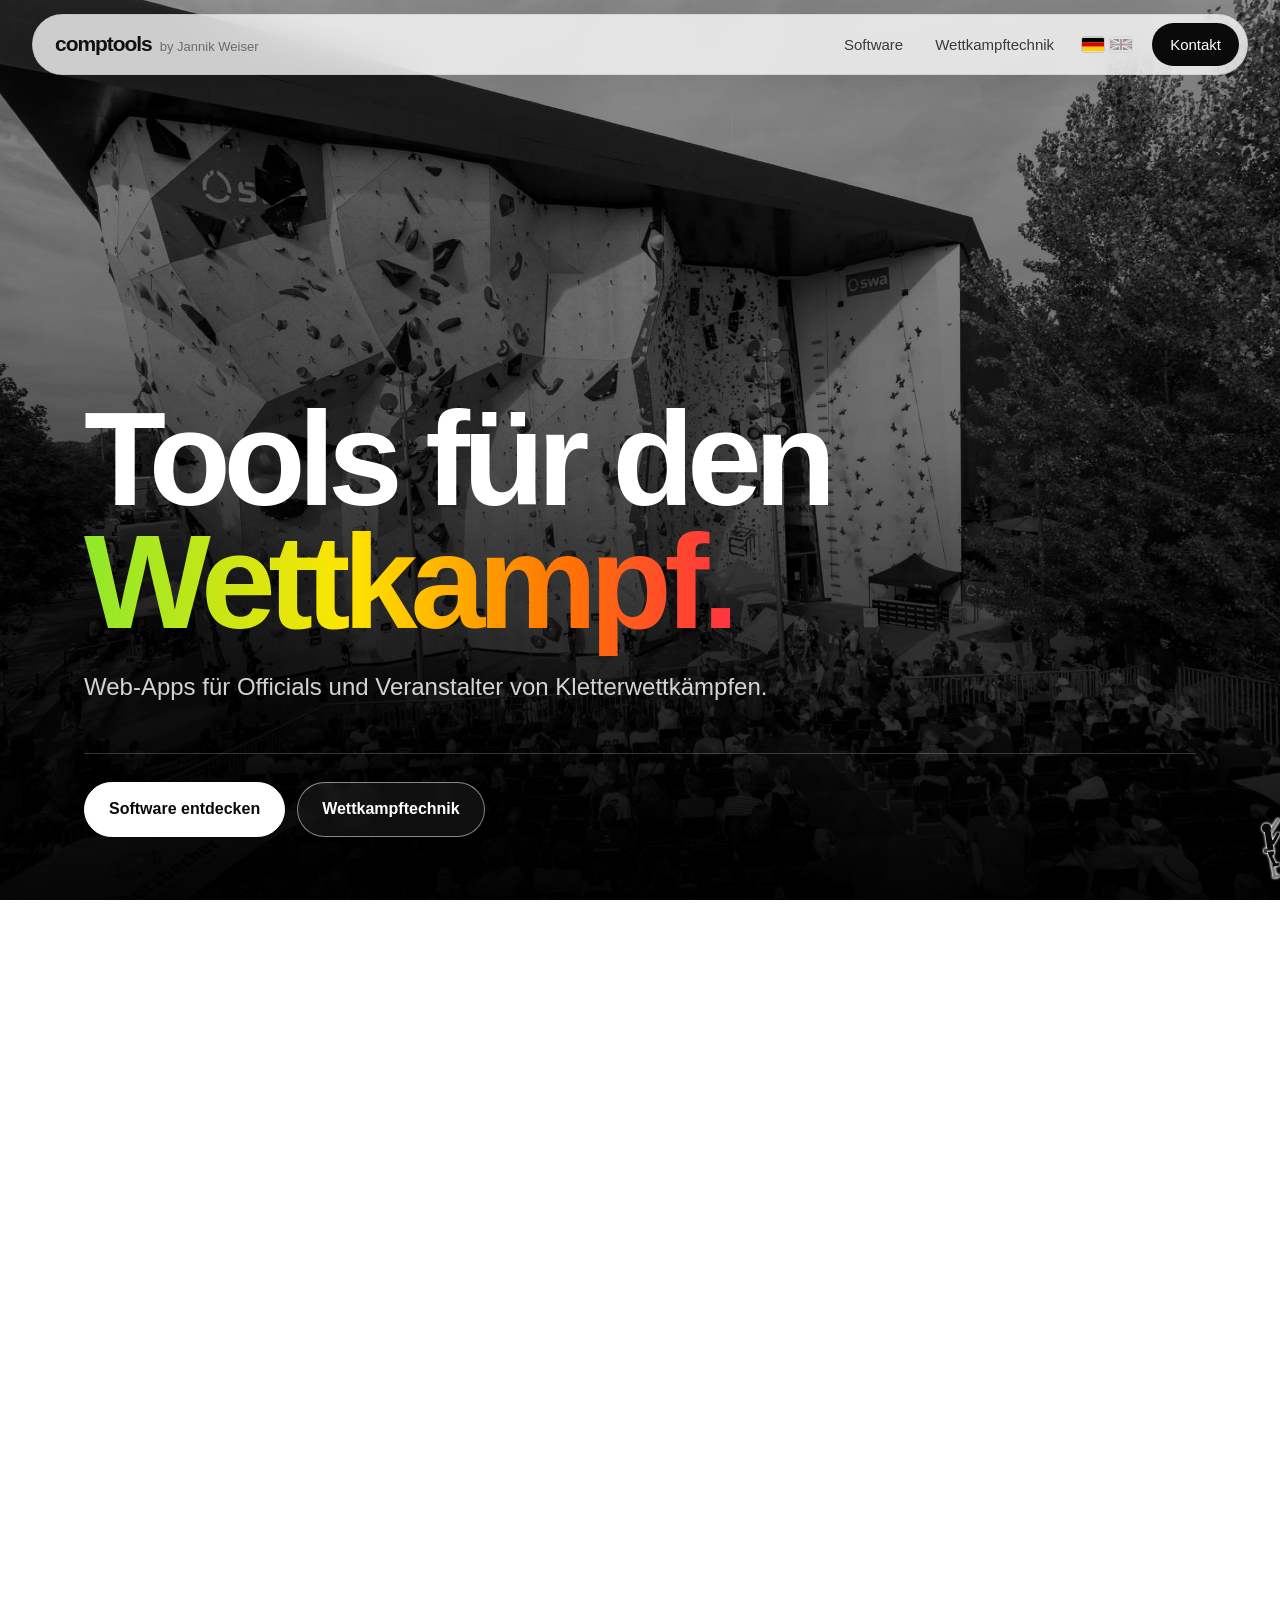
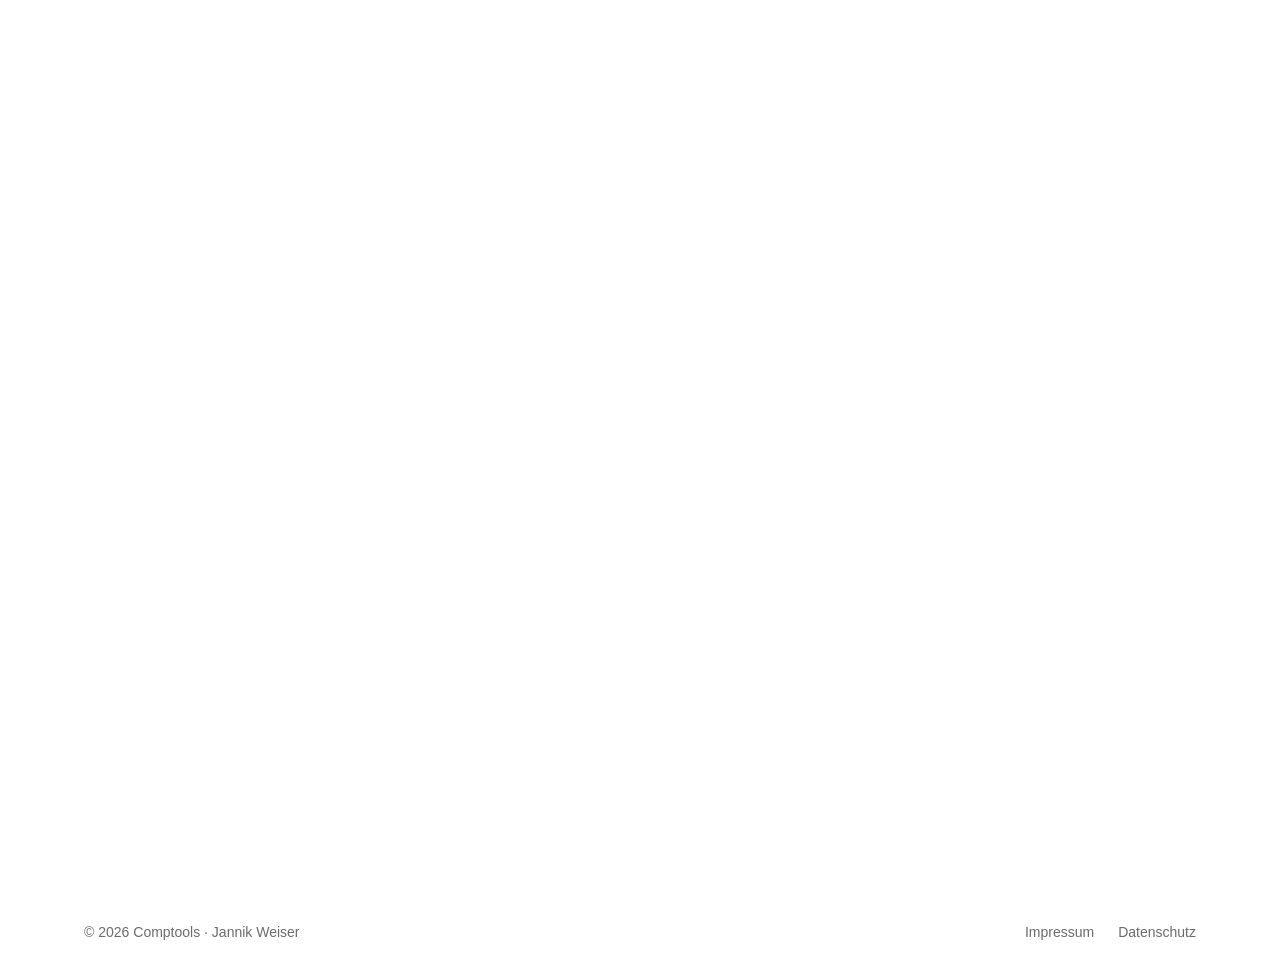
==== commit cbb07e63: "Sicherheit: Content-Security-Policy, Referrer-Policy, security.txt - Strenge CSP auf allen Seiten (n" ====
--- a/index.html
+++ b/index.html
@@ -2,6 +2,8 @@
 <html lang="de">
 <head>
   <meta charset="utf-8">
+  <meta http-equiv="Content-Security-Policy" content="default-src 'self'; script-src 'self'; style-src 'self'; img-src 'self' data:; font-src 'self'; connect-src 'self'; object-src 'none'; base-uri 'self'; form-action 'none'; frame-src 'none'; manifest-src 'self'; upgrade-insecure-requests">
+  <meta name="referrer" content="strict-origin-when-cross-origin">
   <meta name="viewport" content="width=device-width, initial-scale=1">
   <title>Comptools – Software & Technik für Kletterwettkämpfe</title>
   <meta name="description" content="Web-Apps für Officials und Veranstalter von Kletterwettkämpfen: Callzone-Management, Lead-Uhr und TI-Rechner. Dazu Hardware für Wettkämpfe. Von Jannik Weiser.">
@@ -18,7 +20,7 @@
   <link rel="alternate" hreflang="de" href="https://comptools.cloud/">
   <link rel="alternate" hreflang="en" href="https://comptools.cloud/en/">
   <link rel="alternate" hreflang="x-default" href="https://comptools.cloud/">
-  <link rel="stylesheet" href="style.css?v=20261017i">
+  <link rel="stylesheet" href="style.css?v=20261017j">
 </head>
 <body>
 
@@ -60,7 +62,7 @@
   </section>
 
   <!-- CALLZONE-MANAGEMENT -->
-  <section id="callzone" class="tool-section tool-section-wide reveal" style="--tool: var(--c-lime)">
+  <section id="callzone" class="tool-section tool-section-wide reveal accent-lime">
     <h3 class="tool-head">
       <button class="tool-toggle" aria-expanded="false" aria-controls="callzone-panel">
         <i class="tool-dot"></i>
@@ -116,7 +118,7 @@
   </section>
 
   <!-- LEAD-UHR -->
-  <section id="lead-uhr" class="tool-section tool-section-flip tool-section-wide reveal" style="--tool: var(--c-red)">
+  <section id="lead-uhr" class="tool-section tool-section-flip tool-section-wide reveal accent-red">
     <h3 class="tool-head">
       <button class="tool-toggle" aria-expanded="false" aria-controls="lead-uhr-panel">
         <i class="tool-dot"></i>
@@ -175,7 +177,7 @@
   </section>
 
   <!-- TI-RECHNER -->
-  <section id="ti-rechner" class="tool-section reveal" style="--tool: var(--c-orange)">
+  <section id="ti-rechner" class="tool-section reveal accent-orange">
     <h3 class="tool-head">
       <button class="tool-toggle" aria-expanded="false" aria-controls="ti-rechner-panel">
         <i class="tool-dot"></i>
@@ -247,7 +249,7 @@
   </section>
 
   <!-- WETTKAMPFTECHNIK -->
-  <section id="wettkampftechnik" class="section hardware-wrap" style="--tool: var(--c-blue)">
+  <section id="wettkampftechnik" class="section hardware-wrap accent-blue">
     <div class="hardware reveal">
       <div class="hardware-copy">
         <p class="eyebrow">Wettkampftechnik</p>
@@ -283,6 +285,6 @@
   <span class="footer-links"><a href="impressum.html">Impressum</a><a href="datenschutz.html">Datenschutz</a></span>
 </footer>
 
-<script src="main.js?v=20261017i"></script>
+<script src="main.js?v=20261017j"></script>
 </body>
 </html>
--- a/style.css
+++ b/style.css
@@ -166,6 +166,12 @@
 
 /* ---------- Software-Einstieg ---------- */
 .software-intro { padding-bottom: clamp(32px, 5vw, 56px); }
+/* Akzentfarben je Abschnitt (als Klassen statt Inline-Styles, wegen der Content-Security-Policy) */
+.accent-lime { --tool: var(--c-lime); }
+.accent-red { --tool: var(--c-red); }
+.accent-orange { --tool: var(--c-orange); }
+.accent-blue { --tool: var(--c-blue); }
+
 /* ---------- Tool-Abschnitte (aufklappbar) ---------- */
 .tool-section {
   position: relative; overflow: hidden; isolation: isolate;
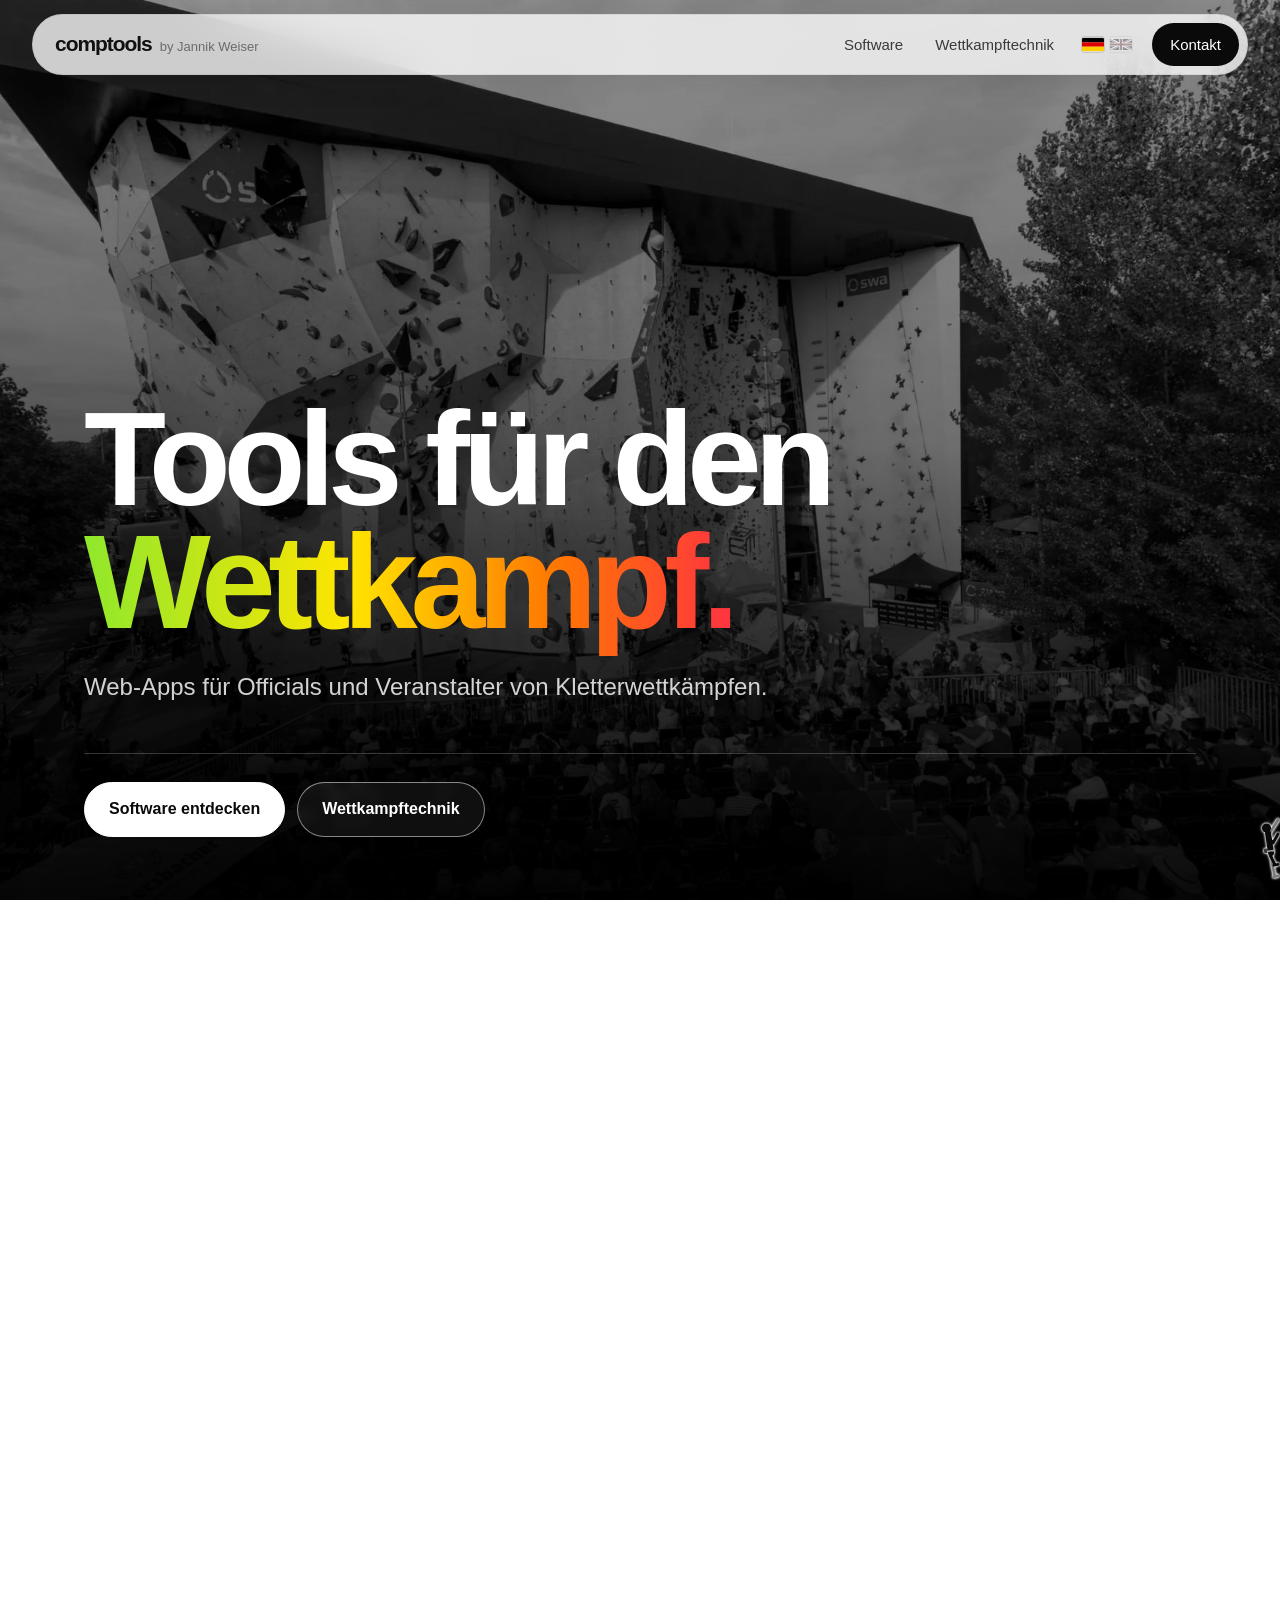
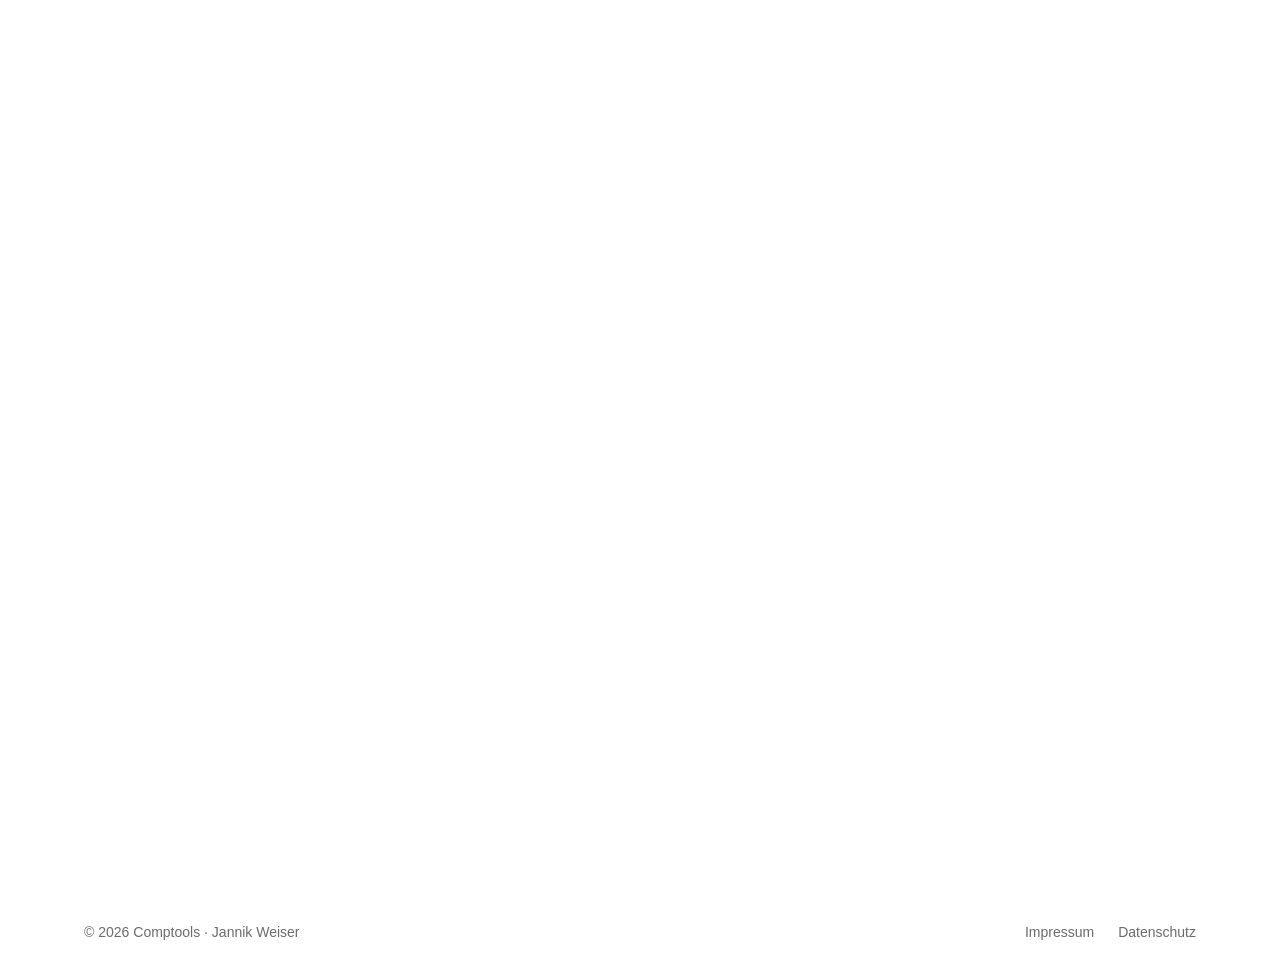
==== commit ebb0119e: "SEO und AI: robots.txt, sitemap.xml, llms.txt, 404-Seite, JSON-LD, WebP-Bilder Co-Authored-By: Claud" ====
--- a/index.html
+++ b/index.html
@@ -13,7 +13,11 @@
   <meta property="og:locale" content="de_DE">
   <link rel="canonical" href="https://comptools.cloud/">
   <meta property="og:url" content="https://comptools.cloud/">
-  <meta property="og:image" content="https://comptools.cloud/assets/img/hero-wall.jpg">
+  <meta property="og:image" content="https://comptools.cloud/assets/img/og-image.jpg">
+  <meta property="og:image:width" content="1200">
+  <meta property="og:image:height" content="630">
+  <meta property="og:type" content="website">
+  <meta name="twitter:card" content="summary_large_image">
   <link rel="icon" href="favicon.svg" type="image/svg+xml">
   <link rel="icon" href="favicon-32.png" sizes="32x32" type="image/png">
   <link rel="apple-touch-icon" href="apple-touch-icon.png">
@@ -21,6 +25,91 @@
   <link rel="alternate" hreflang="en" href="https://comptools.cloud/en/">
   <link rel="alternate" hreflang="x-default" href="https://comptools.cloud/">
   <link rel="stylesheet" href="style.css?v=20261017j">
+  <script type="application/ld+json">
+{
+  "@context": "https://schema.org",
+  "@graph": [
+    {
+      "@type": "WebSite",
+      "@id": "https://comptools.cloud/#website",
+      "url": "https://comptools.cloud/",
+      "name": "Comptools",
+      "inLanguage": [
+        "de",
+        "en"
+      ],
+      "publisher": {
+        "@id": "https://comptools.cloud/#person"
+      }
+    },
+    {
+      "@type": "Person",
+      "@id": "https://comptools.cloud/#person",
+      "name": "Jannik Weiser",
+      "email": "info@comptools.cloud",
+      "jobTitle": "Kampfrichter und Wettkampftechniker",
+      "address": {
+        "@type": "PostalAddress",
+        "addressLocality": "Augsburg",
+        "addressCountry": "DE"
+      }
+    },
+    {
+      "@type": "WebPage",
+      "@id": "https://comptools.cloud/#webpage",
+      "url": "https://comptools.cloud/",
+      "inLanguage": "de",
+      "isPartOf": {
+        "@id": "https://comptools.cloud/#website"
+      },
+      "about": [
+        {
+          "@type": "SoftwareApplication",
+          "name": "Callzone-Management",
+          "url": "https://callzone-management.onrender.com",
+          "description": "Die moderne Callzone: Überblick über alle Starter mit Live-Daten von results.info, mehrere Modi, im Browser auf iPad, Laptop oder großem Screen.",
+          "applicationCategory": "SportsApplication",
+          "operatingSystem": "Web",
+          "author": {
+            "@id": "https://comptools.cloud/#person"
+          }
+        },
+        {
+          "@type": "SoftwareApplication",
+          "name": "Lead-Uhr",
+          "url": "https://timer.comptools.cloud",
+          "description": "Erweiterung für die Boulderuhr von ItsBlue: zwei Timer parallel, eine Steuerung im Browser, beliebig viele Anzeigen.",
+          "applicationCategory": "SportsApplication",
+          "operatingSystem": "Web",
+          "author": {
+            "@id": "https://comptools.cloud/#person"
+          }
+        },
+        {
+          "@type": "SoftwareApplication",
+          "name": "TI-Rechner",
+          "url": "https://ti.comptools.cloud/",
+          "description": "Hilfe bei technischen Zwischenfällen: Erholungszeit, frühester Neustart und Countdown im Lead, Iso, Lücken und Startzeiten im Bouldern, offline nutzbar.",
+          "applicationCategory": "SportsApplication",
+          "operatingSystem": "Web",
+          "author": {
+            "@id": "https://comptools.cloud/#person"
+          }
+        },
+        {
+          "@type": "Service",
+          "name": "Wettkampftechnik: Hardware & Schulungen",
+          "description": "VAR-System, Netzwerktechnik und Livestream für Kletterwettkämpfe, Beratung, Schulung von Personal und Vermittlung von Wettkampfpersonal.",
+          "provider": {
+            "@id": "https://comptools.cloud/#person"
+          },
+          "areaServed": "Europe"
+        }
+      ]
+    }
+  ]
+}
+  </script>
 </head>
 <body>
 
@@ -42,7 +131,7 @@
 
   <!-- HERO -->
   <section class="hero">
-    <img class="hero-img" src="assets/img/hero-wall.jpg" alt="Wettkampfwand mit Publikum bei einer Kletter-EM">
+    <img class="hero-img" src="assets/img/hero-wall.webp" srcset="assets/img/hero-wall-1100.webp 1100w, assets/img/hero-wall.webp 1800w" sizes="100vw" fetchpriority="high" alt="Wettkampfwand mit Publikum bei einer Kletter-EM">
     <div class="hero-content">
       <h1>Tools für den <em>Wettkampf.</em></h1>
       <p class="hero-lead">Web-Apps für Officials und Veranstalter von Kletterwettkämpfen.</p>
@@ -241,7 +330,7 @@
 
   <!-- AUS DER PRAXIS -->
   <section id="praxis" class="maker section">
-    <img class="maker-img reveal" src="assets/img/portrait.jpg" alt="Porträt von Jannik Weiser bei einem Wettkampf">
+    <img class="maker-img reveal" src="assets/img/portrait.webp" alt="Porträt von Jannik Weiser bei einem Wettkampf">
     <div class="maker-copy reveal">
       <p class="eyebrow">Aus der Praxis</p>
       <p class="maker-text">Ich bin Jannik und auf über 20 Kletterwettkämpfen im Jahr als Schiedsrichter und Techniker im Einsatz. <span class="muted">Diese Tools entstehen dort, wo im Ablauf etwas fehlt, und werden auf echten Wettkämpfen getestet.</span></p>
@@ -261,9 +350,9 @@
         </div>
       </div>
       <div class="hardware-media">
-        <img class="hw-big" src="assets/img/tech-desk.jpg" alt="Technik-Arbeitsplatz mit Multiview-Monitor, Stream Deck und Laptop" loading="lazy">
-        <img src="assets/img/tech-tent.jpg" alt="Technikzelt mit Laptops und Monitoren bei einem Outdoor-Wettkampf" loading="lazy">
-        <img src="assets/img/poe-case.jpg" alt="Robuster Technikkoffer mit PoE-Anschlüssen" loading="lazy">
+        <img class="hw-big" src="assets/img/tech-desk.webp" alt="Technik-Arbeitsplatz mit Multiview-Monitor, Stream Deck und Laptop" loading="lazy">
+        <img src="assets/img/tech-tent.webp" alt="Technikzelt mit Laptops und Monitoren bei einem Outdoor-Wettkampf" loading="lazy">
+        <img src="assets/img/poe-case.webp" alt="Robuster Technikkoffer mit PoE-Anschlüssen" loading="lazy">
       </div>
     </div>
   </section>
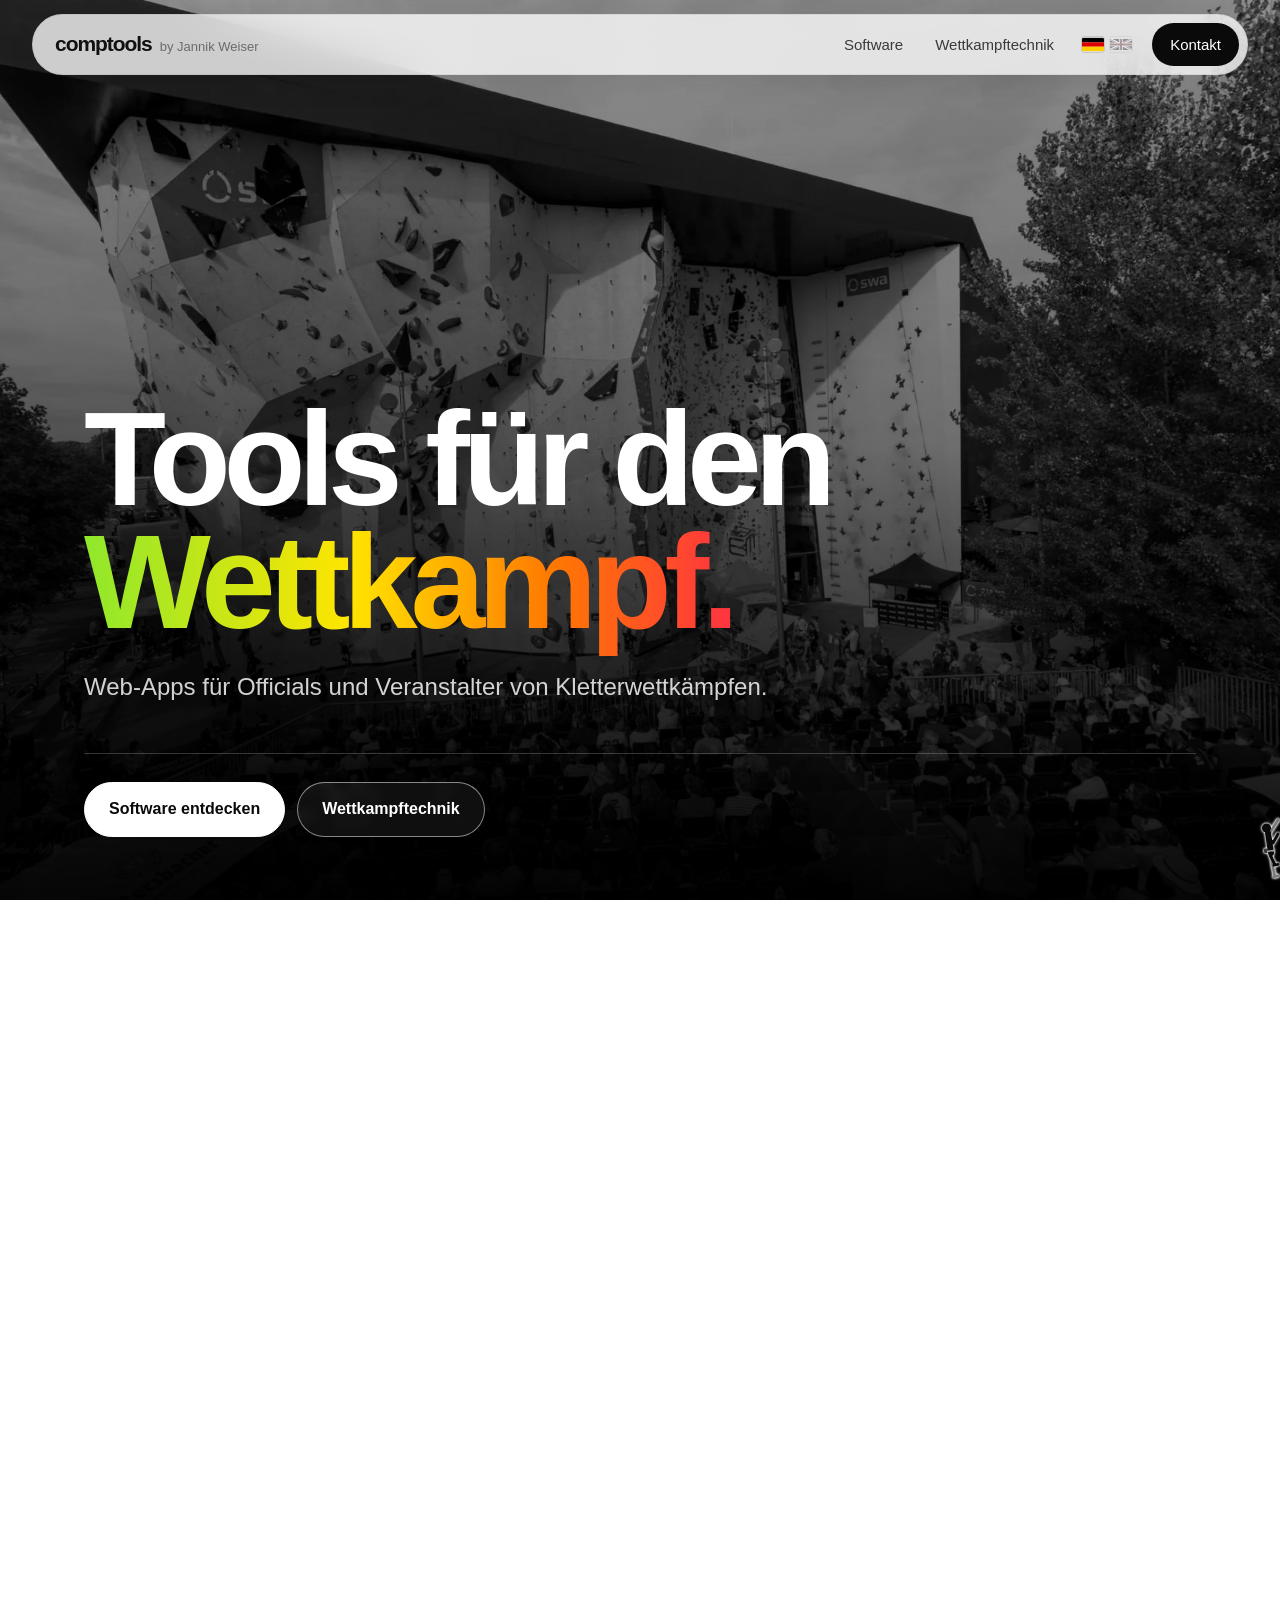
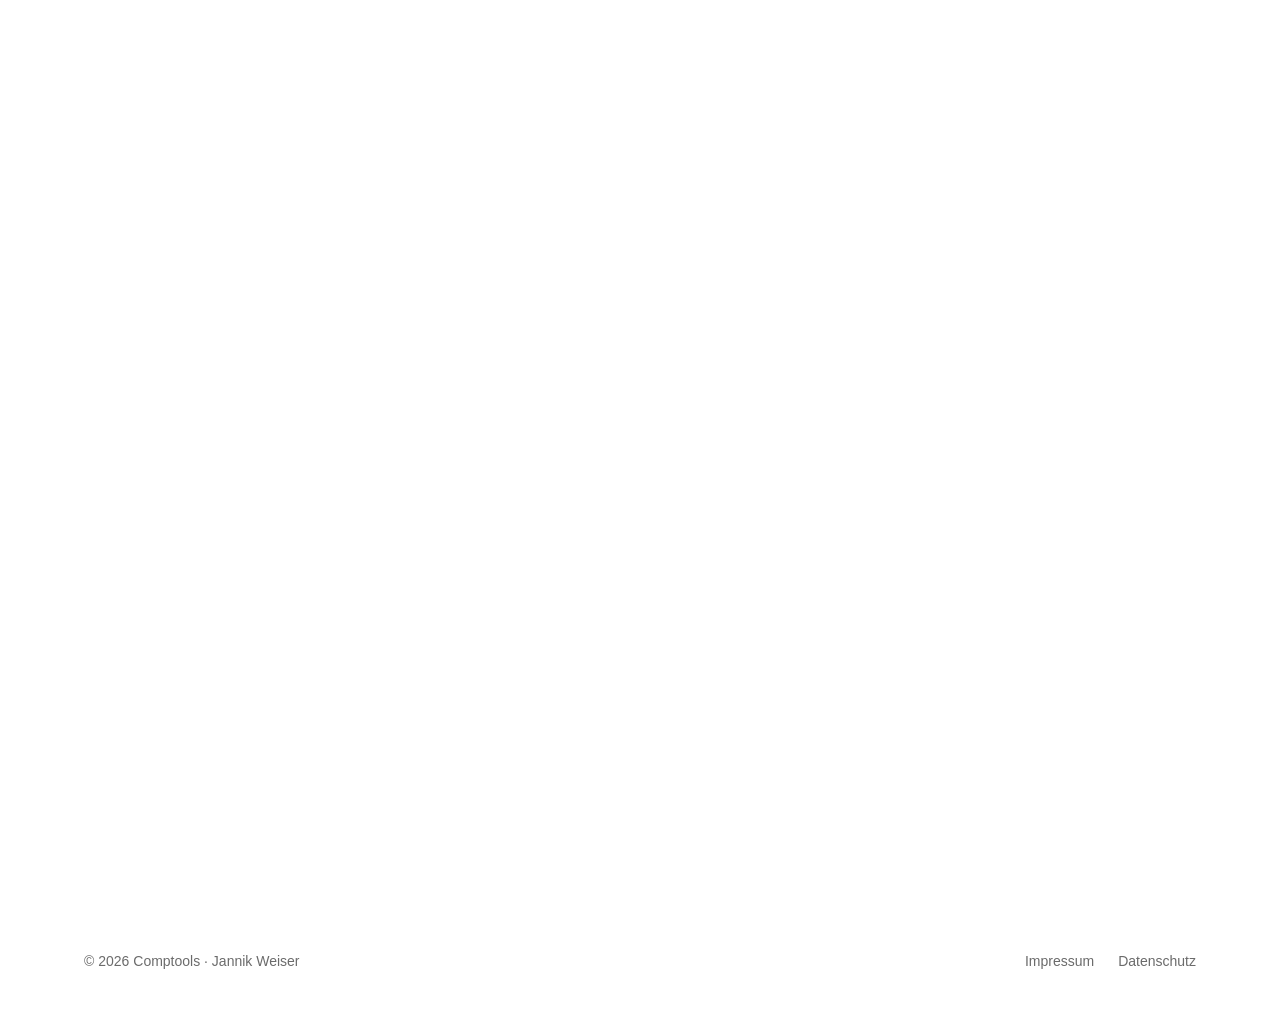
==== commit 64059624: "Hardware-Text flüssiger formuliert (DE/EN) Co-Authored-By: Claude Opus 5.5 <noreply@anthropic.com>" ====
--- a/index.html
+++ b/index.html
@@ -343,7 +343,7 @@
       <div class="hardware-copy">
         <p class="eyebrow">Wettkampftechnik</p>
         <h2>Hardware &amp; Schulungen</h2>
-        <p class="hardware-lead">Vom VAR-System über die Netzwerktechnik bis zum Livestream: Ich bringe die Technik mit, berate dich zu Events, Hardware und Software und schule dein Personal. Fehlen dir Leute, vermittle ich dir gern erfahrenes Wettkampfpersonal.</p>
+        <p class="hardware-lead">Ich bringe die Technik für deinen Wettkampf mit, vom VAR-System über das Netzwerk bis zum Livestream. Ich berate dich zu Hardware, Software und Ablauf und schule dein Team. Und wenn dir Leute fehlen, vermittle ich dir erfahrenes Wettkampfpersonal.</p>
         <div class="hardware-contact">
           <p><b>Erzähl mir, was du vorhast.</b></p>
           <a class="btn btn-tool" href="mailto:info@comptools.cloud?subject=Wettkampftechnik">info@comptools.cloud <span aria-hidden="true">→</span></a>
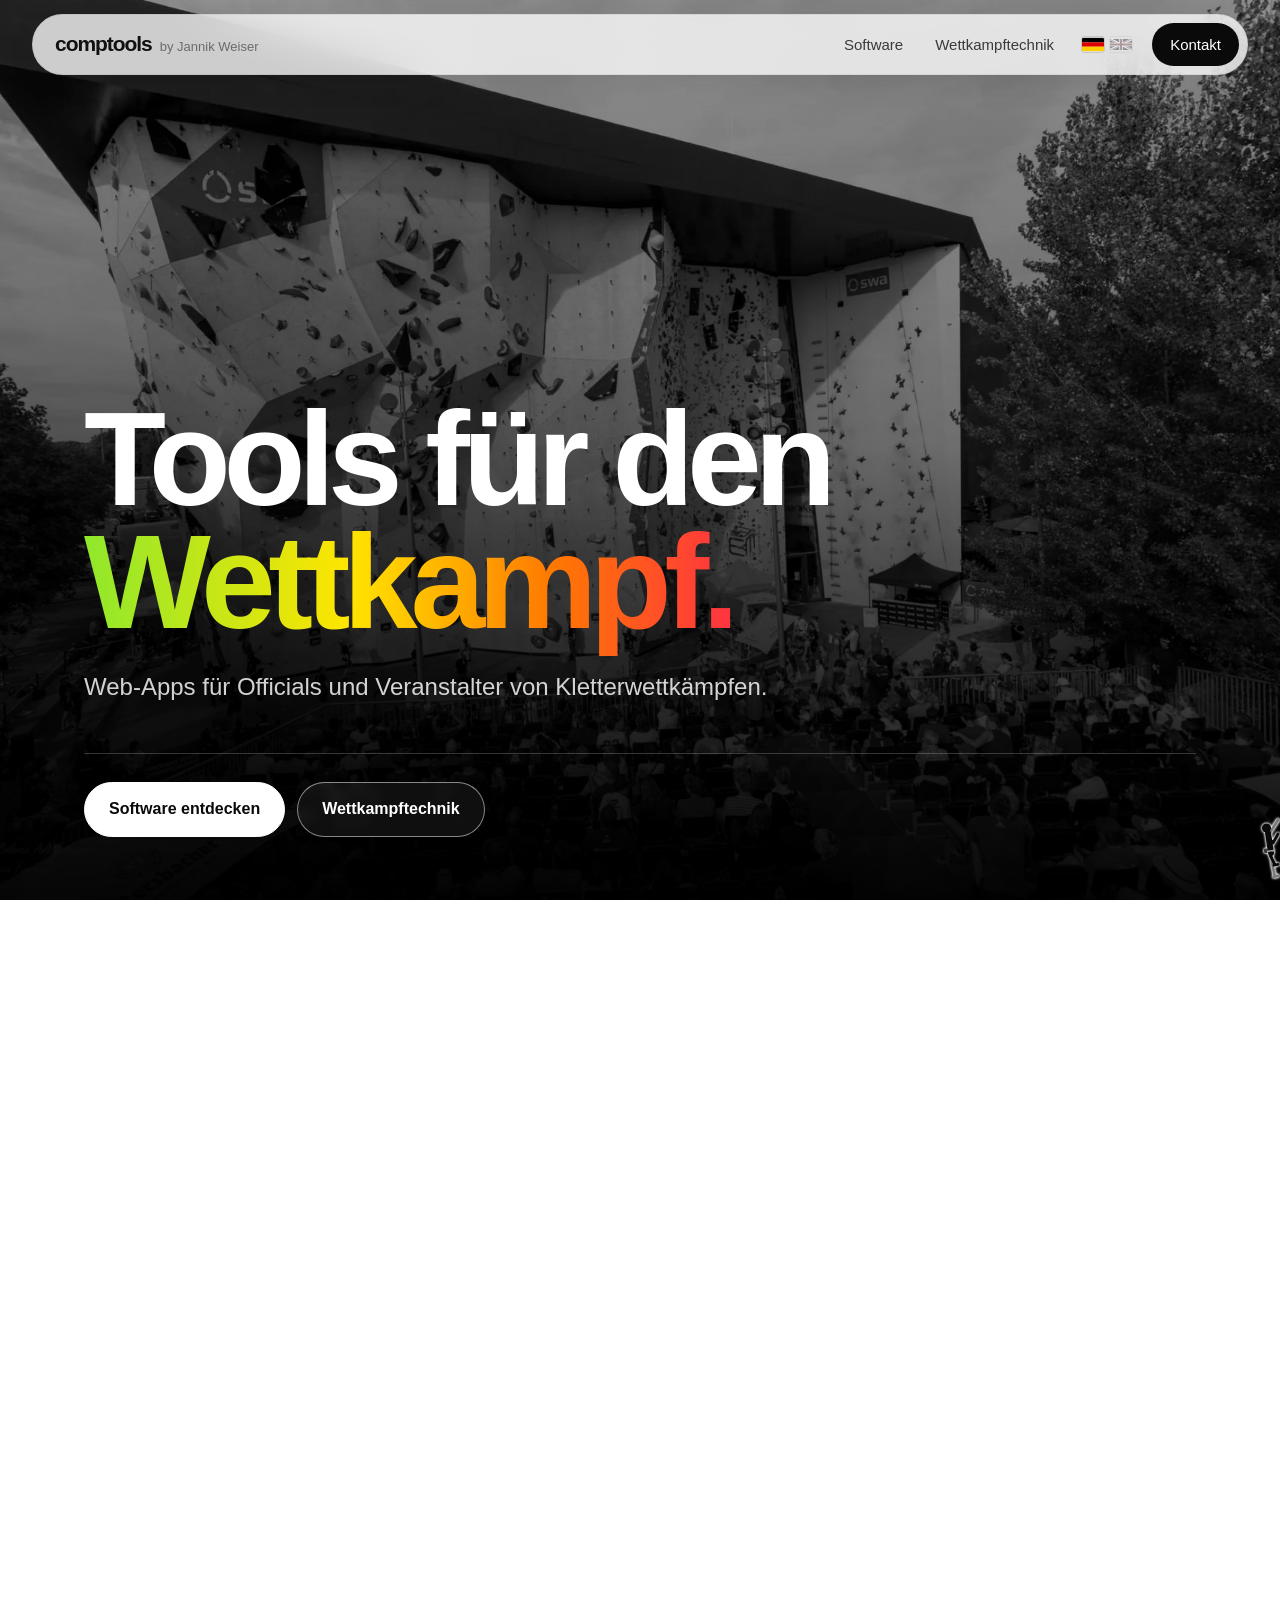
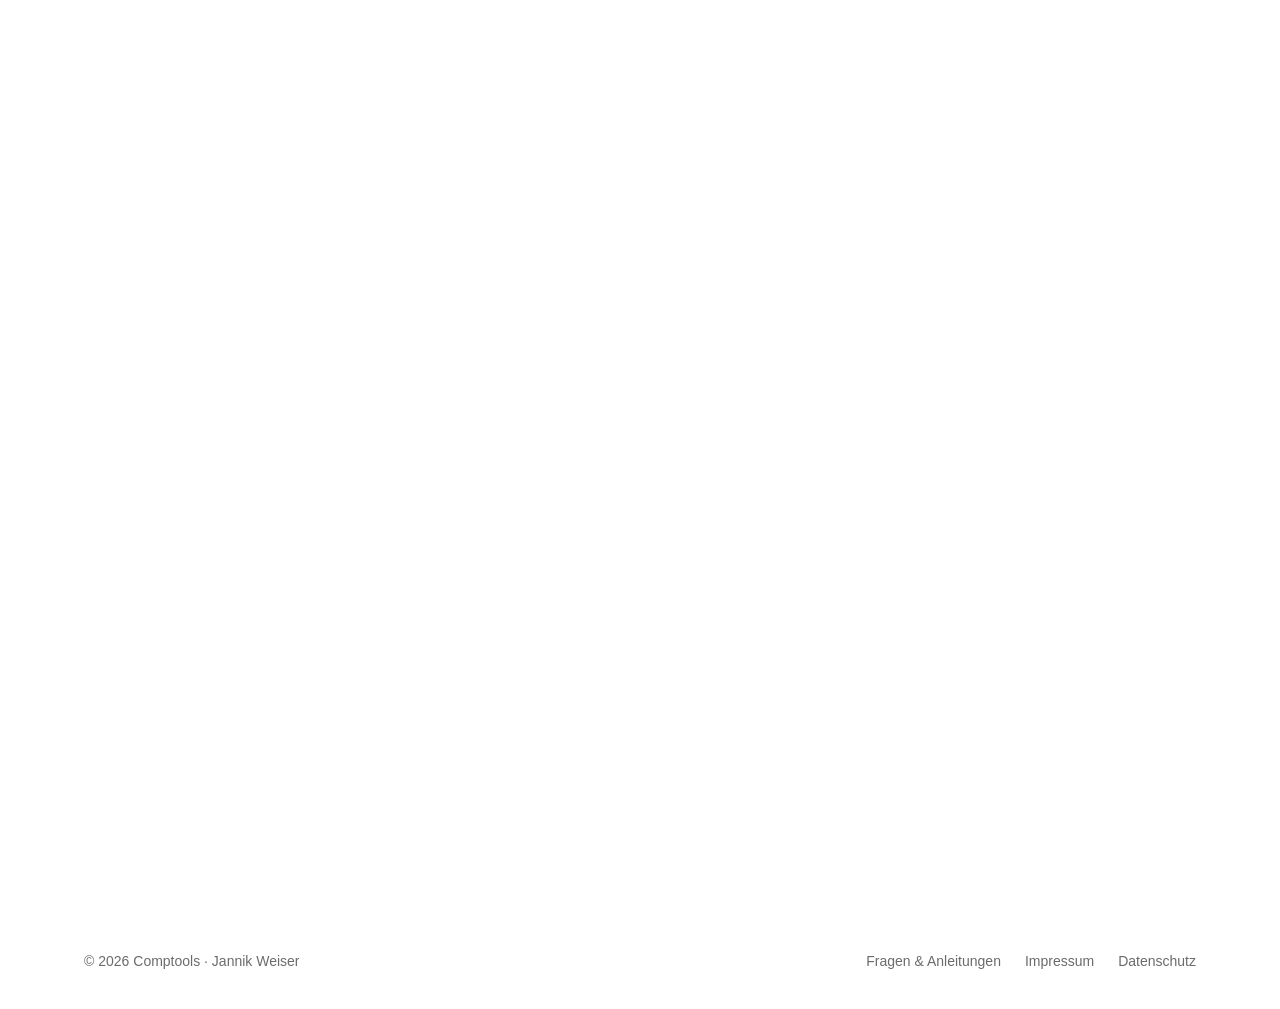
==== commit 6bbe0f8f: "Neue Seite Fragen & Anleitungen (DE/EN) mit FAQ-JSON-LD, im Footer verlinkt Co-Authored-By: Claude O" ====
--- a/index.html
+++ b/index.html
@@ -24,7 +24,7 @@
   <link rel="alternate" hreflang="de" href="https://comptools.cloud/">
   <link rel="alternate" hreflang="en" href="https://comptools.cloud/en/">
   <link rel="alternate" hreflang="x-default" href="https://comptools.cloud/">
-  <link rel="stylesheet" href="style.css?v=20261017j">
+  <link rel="stylesheet" href="style.css?v=20261020a">
   <script type="application/ld+json">
 {
   "@context": "https://schema.org",
@@ -371,9 +371,9 @@
 
 <footer class="site-footer">
   <span>© <span id="year">2026</span> Comptools · Jannik Weiser</span>
-  <span class="footer-links"><a href="impressum.html">Impressum</a><a href="datenschutz.html">Datenschutz</a></span>
+  <span class="footer-links"><a href="hilfe.html">Fragen &amp; Anleitungen</a><a href="impressum.html">Impressum</a><a href="datenschutz.html">Datenschutz</a></span>
 </footer>
 
-<script src="main.js?v=20261017j"></script>
+<script src="main.js?v=20261020a"></script>
 </body>
 </html>
--- a/style.css
+++ b/style.css
@@ -599,3 +599,54 @@
 .legal ul { padding-left: 20px; }
 .legal-date { margin-top: 40px; color: var(--grey-600) !important; font-size: 14px; }
 .back-link { margin-left: auto; }
+
+/* ---------- Fragen & Anleitungen ---------- */
+.help { max-width: 900px; }
+.help h1 { margin-bottom: 20px; }
+.help-intro { font-size: 18px; max-width: 640px; }
+.help-lang { font-size: 14px; margin-top: 8px; }
+.help-lang a { color: var(--grey-600); }
+.help h2 { font-size: clamp(24px, 3vw, 30px); margin: 56px 0 18px; }
+
+.guide-grid { display: grid; grid-template-columns: repeat(3, 1fr); gap: 14px; }
+.guide-card {
+  display: flex; flex-direction: column; gap: 16px;
+  padding: 22px; border-radius: var(--radius-sm);
+  background: var(--black); color: var(--white);
+}
+.guide-card h3 { display: flex; align-items: center; gap: 10px; font-size: 18px; letter-spacing: -0.02em; }
+.guide-card h3::before {
+  content: ""; flex: none; width: 10px; height: 10px; border-radius: 50%;
+  background: var(--tool); box-shadow: 0 0 12px var(--tool);
+}
+.legal .guide-links { list-style: none; padding: 0; margin: 0; display: grid; gap: 8px; }
+.guide-links a {
+  display: block; padding: 12px 14px; border-radius: 10px;
+  background: var(--grey-900); color: var(--white);
+  font-weight: 600; font-size: 15px; text-decoration: none;
+  transition: background .2s var(--ease);
+}
+.guide-links a:hover { background: var(--grey-700); }
+.guide-links small { display: block; margin-top: 2px; color: #a8a8a8; font-weight: 400; font-size: 13px; }
+.guide-open { margin-top: auto; color: var(--tool); font-weight: 600; font-size: 14px; text-decoration: none; }
+.guide-open:hover { text-decoration: underline; }
+
+.faq { border-top: 1px solid var(--grey-300); }
+.faq details { border-bottom: 1px solid var(--grey-300); }
+.faq summary {
+  position: relative; padding: 18px 44px 18px 0;
+  font-weight: 600; font-size: 17px; cursor: pointer; list-style: none;
+}
+.faq summary::-webkit-details-marker { display: none; }
+.faq summary::after {
+  content: "+"; position: absolute; right: 6px; top: 50%;
+  font-size: 24px; font-weight: 400; line-height: 1;
+  transform: translateY(-50%); transition: transform .25s var(--ease);
+}
+.faq details[open] summary::after { transform: translateY(-50%) rotate(45deg); }
+.faq summary:focus-visible { outline: 2px solid var(--ink); outline-offset: 4px; border-radius: 4px; }
+.faq details p { margin: 0; padding: 0 0 22px; max-width: 680px; }
+
+@media (max-width: 760px) {
+  .guide-grid { grid-template-columns: 1fr; }
+}
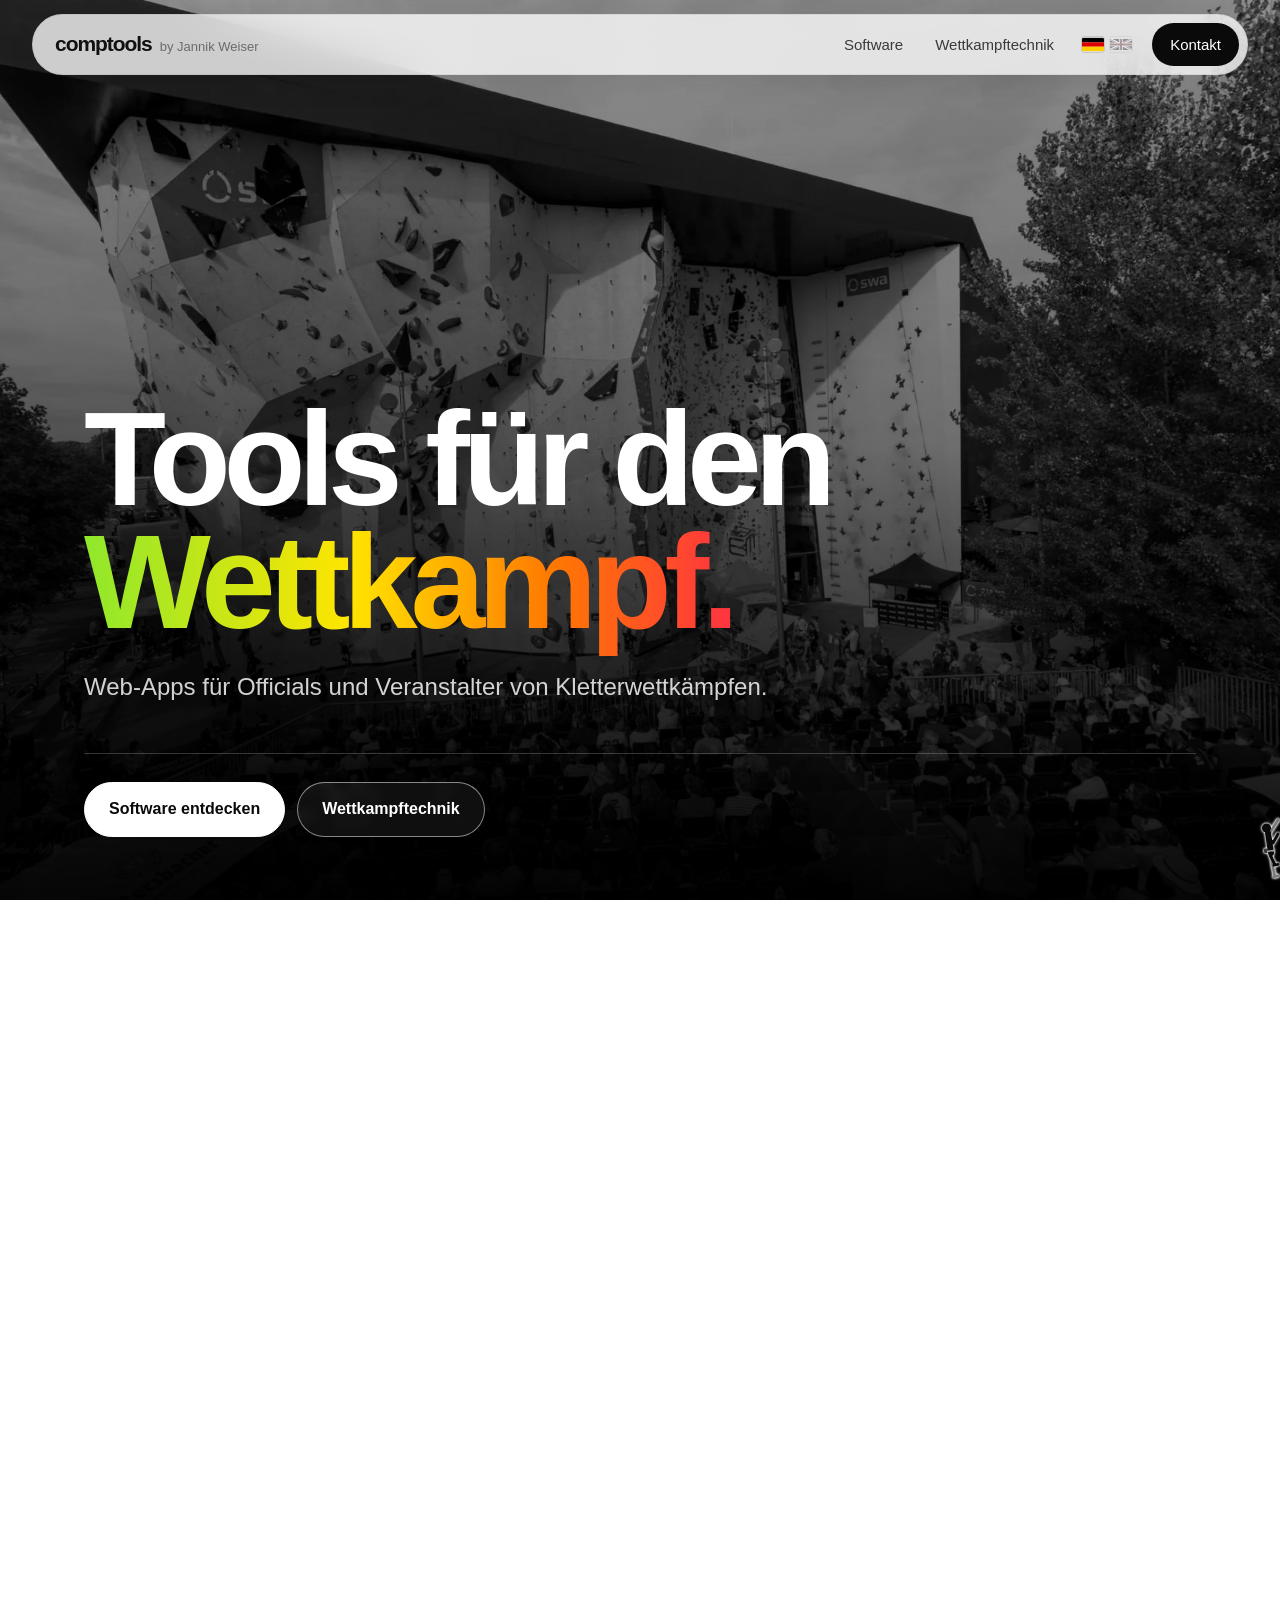
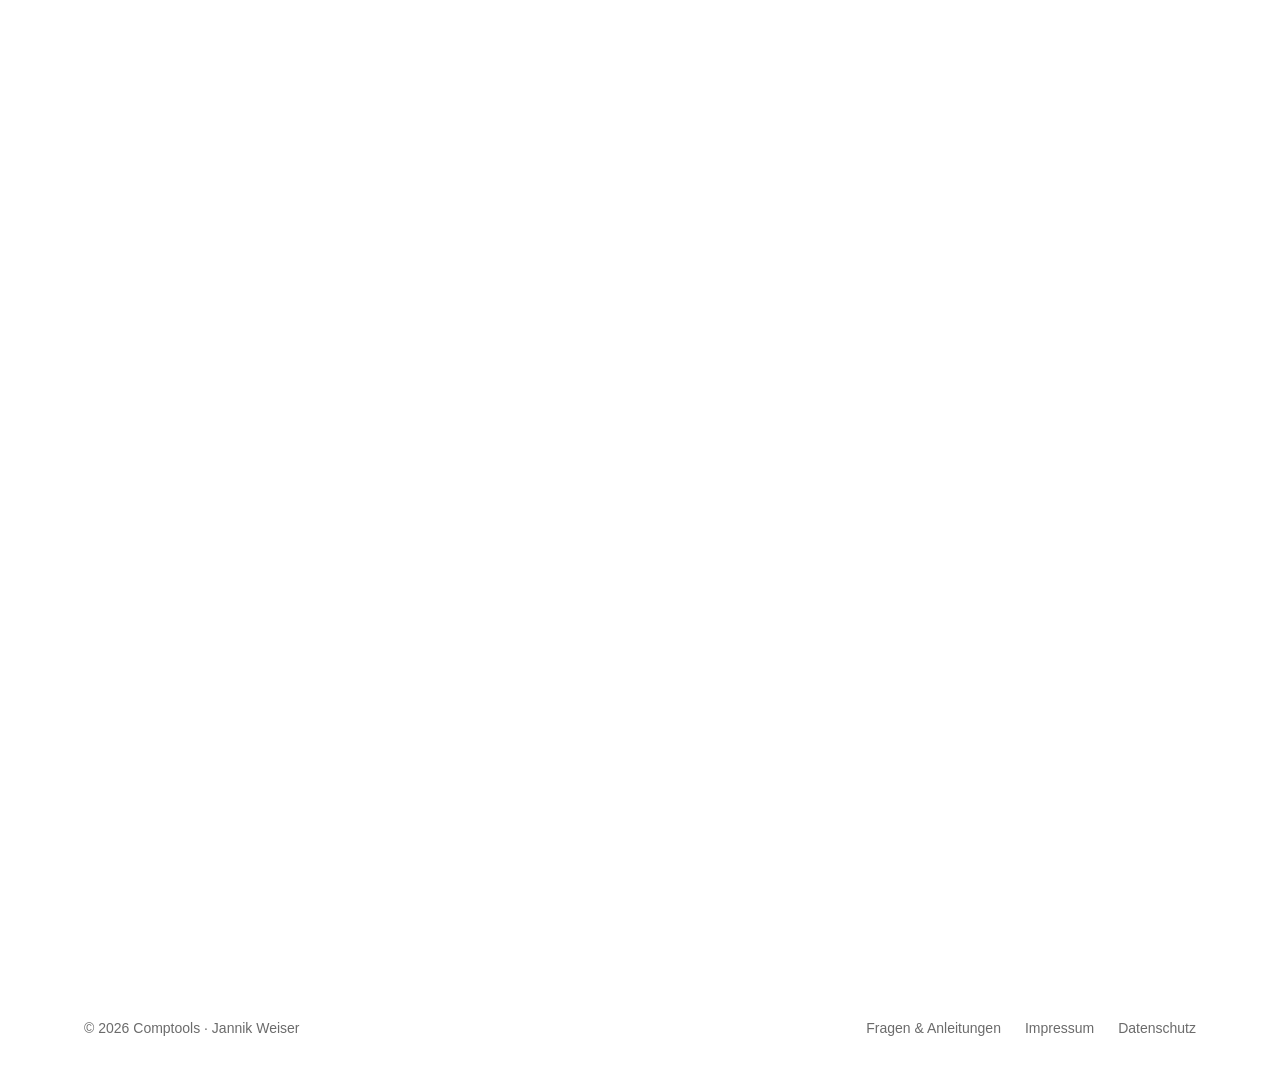
==== commit 76fee8a1: "Hilfe präsenter: Anleitung & FAQ in jeder Tool-Zeile, Hinweis im Kontakt Co-Authored-By: Claude Opus" ====
--- a/index.html
+++ b/index.html
@@ -24,7 +24,7 @@
   <link rel="alternate" hreflang="de" href="https://comptools.cloud/">
   <link rel="alternate" hreflang="en" href="https://comptools.cloud/en/">
   <link rel="alternate" hreflang="x-default" href="https://comptools.cloud/">
-  <link rel="stylesheet" href="style.css?v=20261020a">
+  <link rel="stylesheet" href="style.css?v=20261020b">
   <script type="application/ld+json">
 {
   "@context": "https://schema.org",
@@ -172,6 +172,7 @@
             </ul>
             <div class="tool-actions">
               <a class="btn btn-tool" href="https://callzone-management.onrender.com" target="_blank" rel="noopener">Callzone öffnen <span aria-hidden="true">↗</span></a>
+              <a class="tool-help" href="hilfe.html#callzone">Anleitung &amp; FAQ <span aria-hidden="true">→</span></a>
             </div>
           </div>
 
@@ -229,6 +230,7 @@
             <div class="tool-actions">
               <a class="btn btn-tool" href="https://timer.comptools.cloud" target="_blank" rel="noopener">Lead-Uhr öffnen <span aria-hidden="true">↗</span></a>
               <a class="btn btn-outline-light" href="https://itsblue.de" target="_blank" rel="noopener">Timer bei itsblue.de kaufen <span aria-hidden="true">↗</span></a>
+              <a class="tool-help" href="hilfe.html#lead-uhr">Anleitung &amp; FAQ <span aria-hidden="true">→</span></a>
             </div>
           </div>
 
@@ -287,6 +289,7 @@
             </ul>
             <div class="tool-actions">
               <a class="btn btn-tool" href="https://ti.comptools.cloud/" target="_blank" rel="noopener">TI-Rechner öffnen <span aria-hidden="true">↗</span></a>
+              <a class="tool-help" href="hilfe.html#ti-rechner">Anleitung &amp; FAQ <span aria-hidden="true">→</span></a>
             </div>
           </div>
 
@@ -364,6 +367,7 @@
       <h2>Fragen oder Feedback zu den Tools?</h2>
       <p class="contact-lead">Du willst ein Tool auf deinem Wettkampf einsetzen, hast einen Fehler gefunden oder eine Idee? Schreib mir.</p>
       <a class="contact-mail" href="mailto:info@comptools.cloud?subject=Comptools">info@comptools.cloud <span aria-hidden="true">→</span></a>
+      <p class="contact-help">Viele Antworten findest du schon unter <a href="hilfe.html">Fragen &amp; Anleitungen</a>.</p>
     </div>
   </section>
 
@@ -374,6 +378,6 @@
   <span class="footer-links"><a href="hilfe.html">Fragen &amp; Anleitungen</a><a href="impressum.html">Impressum</a><a href="datenschutz.html">Datenschutz</a></span>
 </footer>
 
-<script src="main.js?v=20261020a"></script>
+<script src="main.js?v=20261020b"></script>
 </body>
 </html>
--- a/style.css
+++ b/style.css
@@ -251,7 +251,14 @@
   font-size: 15px; color: rgba(255,255,255,.72);
 }
 .tool-features b { color: var(--white); font-weight: 700; }
-.tool-actions { display: flex; flex-wrap: wrap; gap: 12px; }
+.tool-actions { display: flex; flex-wrap: wrap; align-items: center; gap: 12px; }
+.tool-help {
+  padding: 8px 4px; color: rgba(255,255,255,.7);
+  font-size: 15px; font-weight: 600; text-decoration: none;
+}
+.tool-help span { display: inline-block; transition: transform .25s var(--ease); }
+.tool-help:hover { color: var(--tool); }
+.tool-help:hover span { transform: translateX(4px); }
 .btn-tool { background: var(--tool); border-color: var(--tool); color: var(--black); }
 .btn-tool:hover { box-shadow: 0 10px 30px color-mix(in srgb, var(--tool) 40%, transparent); }
 
@@ -465,6 +472,9 @@
 .contact-mail:hover { transform: scale(1.03); background: var(--c-lime); }
 .contact-mail span { transition: transform .25s var(--ease); }
 .contact-mail:hover span { transform: translateX(4px); }
+.contact-help { margin-top: 28px; color: rgba(255,255,255,.55); font-size: 15px; }
+.contact-help a { color: rgba(255,255,255,.85); font-weight: 600; }
+.contact-help a:hover { color: var(--white); }
 .contact-hint { color: rgba(255,255,255,.5); max-width: 480px; margin: 0 auto 28px; font-size: 15px; }
 .contact-ig { font-weight: 600; text-decoration: none; color: rgba(255,255,255,.85); }
 .contact-ig:hover { color: var(--white); text-decoration: underline; }
@@ -614,6 +624,8 @@
   padding: 22px; border-radius: var(--radius-sm);
   background: var(--black); color: var(--white);
 }
+.guide-card { scroll-margin-top: 110px; }
+.guide-card:target { box-shadow: 0 0 0 2px var(--tool), 0 0 28px -6px var(--tool); }
 .guide-card h3 { display: flex; align-items: center; gap: 10px; font-size: 18px; letter-spacing: -0.02em; }
 .guide-card h3::before {
   content: ""; flex: none; width: 10px; height: 10px; border-radius: 50%;
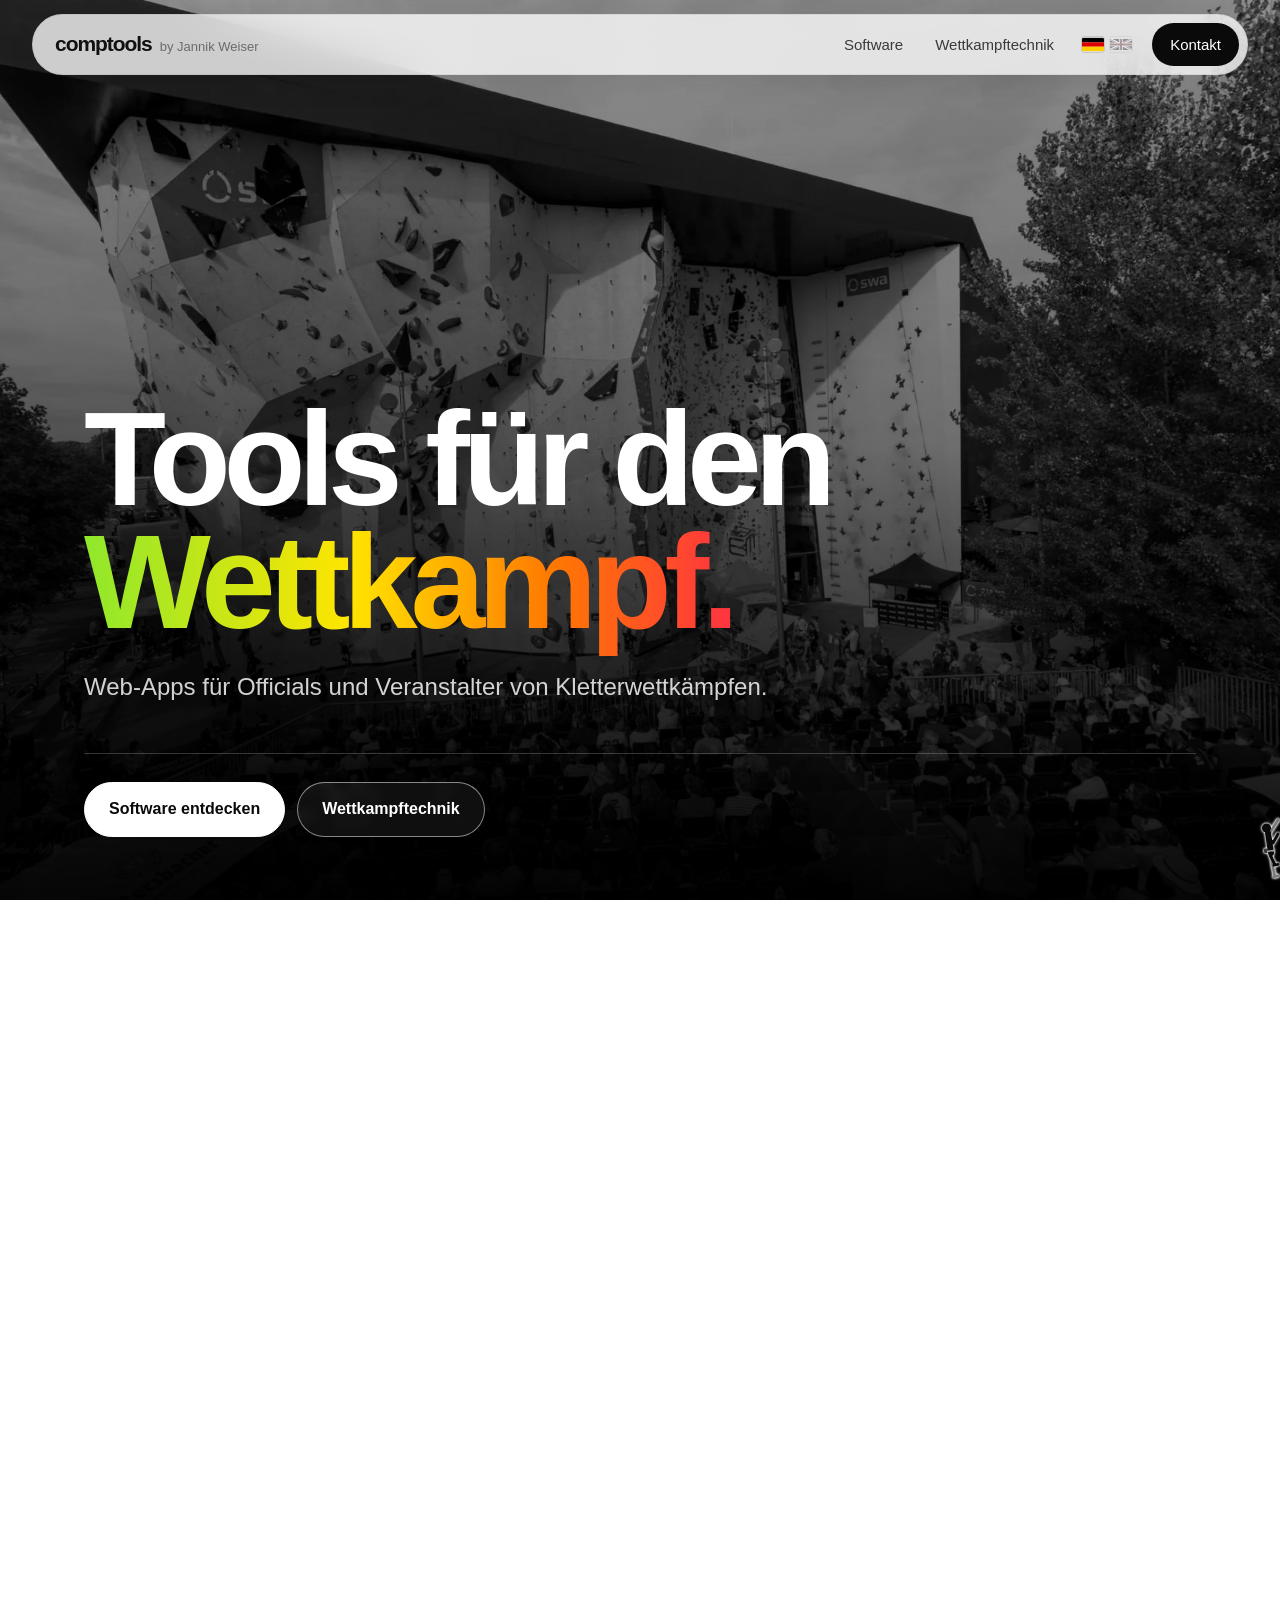
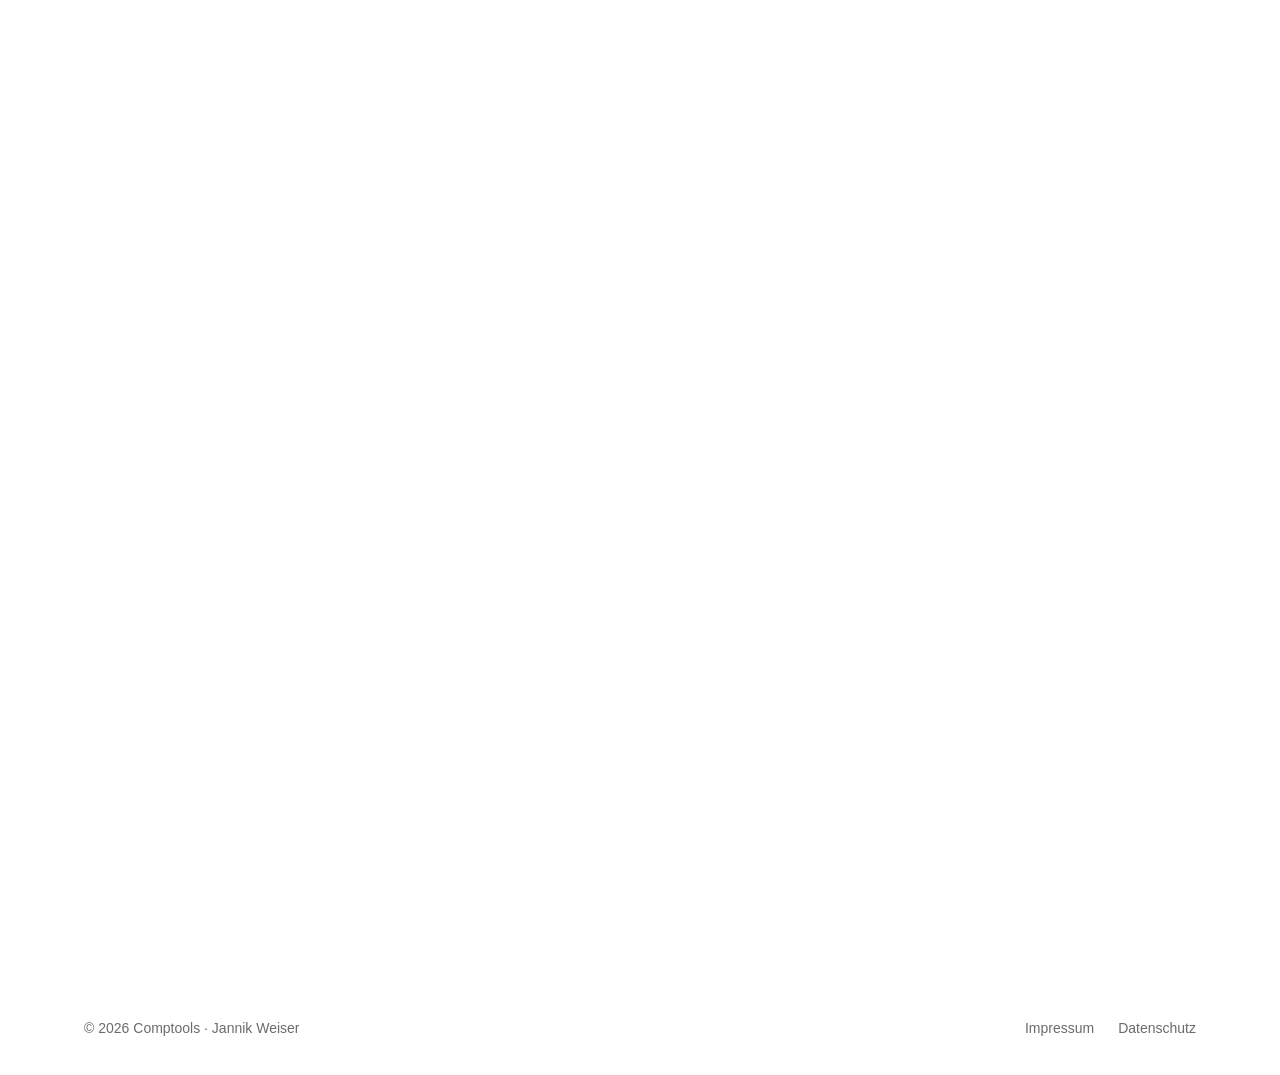
==== commit 39e1fb6d: "Fragen & Anleitungen aus dem Footer entfernt Co-Authored-By: Claude Opus 5.5 <noreply@anthropic.com>" ====
--- a/index.html
+++ b/index.html
@@ -375,7 +375,7 @@
 
 <footer class="site-footer">
   <span>© <span id="year">2026</span> Comptools · Jannik Weiser</span>
-  <span class="footer-links"><a href="hilfe.html">Fragen &amp; Anleitungen</a><a href="impressum.html">Impressum</a><a href="datenschutz.html">Datenschutz</a></span>
+  <span class="footer-links"><a href="impressum.html">Impressum</a><a href="datenschutz.html">Datenschutz</a></span>
 </footer>
 
 <script src="main.js?v=20261020b"></script>
